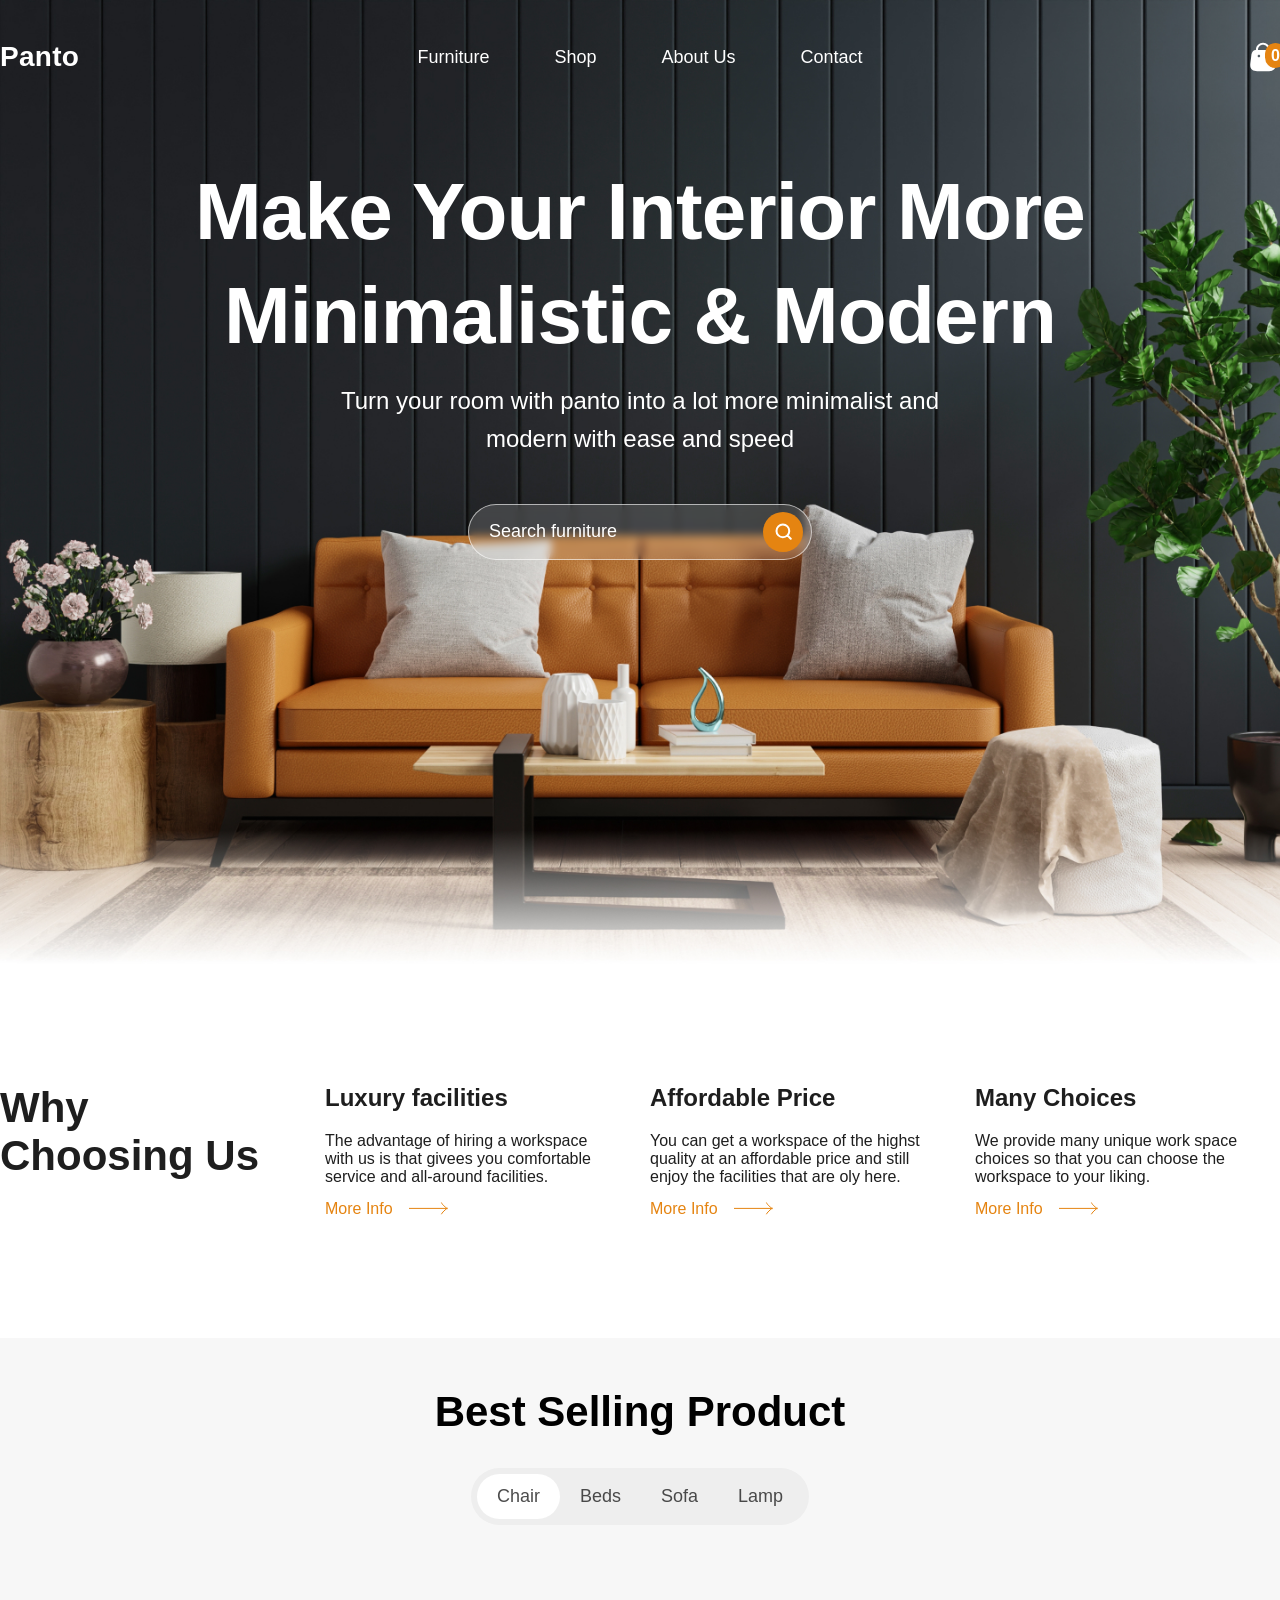
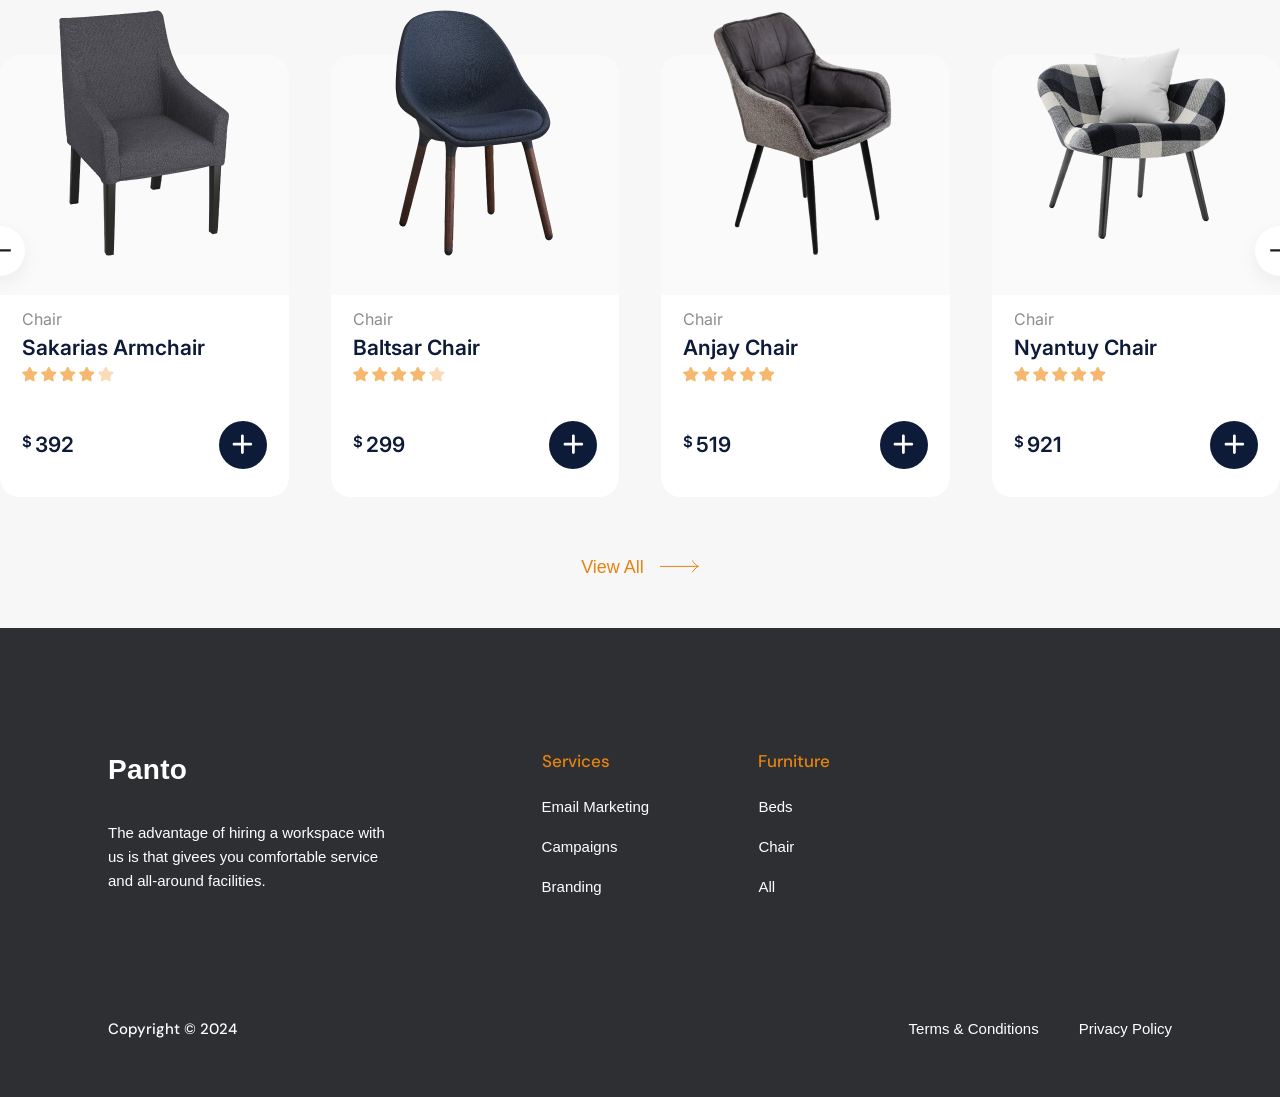
==== Desktop/coding/Furniture-Landing-Page/index.html @ b212a1d2 "5 commit" ====
<!DOCTYPE html>
<html lang="en">
<head>
  <meta charset="UTF-8">
  <meta name="viewport" content="width=device-width, initial-scale=1.0">
  <meta http-equiv="X-UA-Compatible" content="ie=edge">
  <title>Panto - online furniture store</title>
  <link rel="preconnect" href="https://fonts.googleapis.com">
  <link rel="preconnect" href="https://fonts.gstatic.com" crossorigin>
  <link href="https://fonts.googleapis.com/css2?family=DM+Sans:opsz@9..40&family=Inter:wght@400;700&display=swap" rel="stylesheet">
  <link rel="stylesheet" href="css/style.css">
  <link rel="stylesheet" href="https://cdn.jsdelivr.net/npm/swiper@11/swiper-bundle.min.css">
</head>
<body>

  <header class="header">
    <div class="container">
      <div class="header__nav">
        <nav class="nav">
          <div class="nav__logo">
            <a class="logo" href="#">Panto</a>
          </div>
          <ul class="nav__list">
            <li class="header__list-item">
              <a class="header__list-link" href="#">
                Furniture
              </a>
            </li>
            <li class="header__list-item">
              <a class="header__list-link" href="#">
                Shop
              </a>
            </li>
            <li class="header__list-item">
              <a class="header__list-link" href="#">
                About Us
              </a>
            </li>
            <li class="header__list-item">
              <a class="header__list-link" href="#">
                Contact
              </a>
            </li>
          </ul>
          <a class="basket__link" href="#">
            <img class="basket__img" src="images/icons/basket.svg" alt="Basket">
            <div class="basket__count">0</div>
          </a>
        </nav>
      </div>
      <div class="header__content">
        <h1 class="header__title">
          Make your interior more minimalistic &amp;&nbsp;modern
        </h1>
        <p class="header__text">
          Turn your room with panto into a lot more minimalist and modern with ease and speed
        </p>
        <form class="search-form">
          <input class="search-form__input" type="text" placeholder="Search furniture">
          <button class="search-form__btn">
            <img class="search-form__img" src="images/icons/search.svg" alt="Search">
          </button>
        </form>
      </div>
    </div>
  </header>

  <main class="main">

    <section class="benefits">
      <div class="container">
        <div class="benefits__grid">
          <h2 class="benefits__title">Why Choosing Us</h2>
          <div class="benefit">
            <h3 class="benefit__title">Luxury facilities</h3>
            <p class="benefit__text">
              The advantage of hiring a workspace with us is that givees you comfortable service and all-around facilities.
            </p>
            <a class="read-more" href="#">More Info</a>
          </div>
          <div class="benefit">
            <h3 class="benefit__title">Affordable Price</h3>
            <p class="benefit__text">
              You can get a workspace of the highst quality at an affordable price and still enjoy the facilities that are oly here.
            </p>
            <a class="read-more" href="#">More Info</a>
          </div>
          <div class="benefit">
            <h3 class="benefit__title">Many Choices</h3>
            <p class="benefit__text">
              We provide many unique work space choices so that you can choose the workspace to your liking.
            </p>
            <a class="read-more" href="#">More Info</a>
          </div>
        </div>
      </div>
    </section>
  
    <section class="products">
      <div class="container">
        <h2 class="products__title">Best Selling Product</h2>
        <div class="products__tabs">
          <div class="tab-controls">
            <button class="tab-controls__btn tab-controls__btn--active">Chair</button>
            <button class="tab-controls__btn">Beds</button>
            <button class="tab-controls__btn">Sofa</button>
            <button class="tab-controls__btn">Lamp</button>
          </div>
        </div>
        <div class="products__slider">
  
          <div class="slider">
            <div class="swiper">
              <div class="swiper-wrapper">
                <article class="card swiper-slide">
                  <a class="card__link" href="#product-page"></a>
                  <div class="card__photo">
                    <img class="card__img" src="images/chair-01.png" alt="Chair">
                  </div>
                  <div class="card__desc">
                    <a class="card__category" href="#category">Chair</a>
                    <h3 class="card__title">Sakarias Armchair</h3>
                    <div class="card__rating">
                      <img src="images/icons/star.svg" alt="star">
                      <img src="images/icons/star.svg" alt="star">
                      <img src="images/icons/star.svg" alt="star">
                      <img src="images/icons/star.svg" alt="star">
                      <img src="images/icons/star-off.svg" alt="star">
                    </div>
                    <div class="card__footer">
                      <div class="card__price" data-value="$">392</div>
                      <button class="card__btn">
                        <img src="images/icons/plus.svg" alt="Add to cart">
                      </button>
                    </div>
                  </div>
                </article>
      
                <article class="card swiper-slide">
                  <a class="card__link" href="#product-page"></a>
                  <div class="card__photo">
                    <img class="card__img" src="images/chair-02.png" alt="Chair">
                  </div>
                  <div class="card__desc">
                    <a class="card__category" href="#category">Chair</a>
                    <h3 class="card__title">Baltsar Chair</h3>
                    <div class="card__rating">
                      <img src="images/icons/star.svg" alt="star">
                      <img src="images/icons/star.svg" alt="star">
                      <img src="images/icons/star.svg" alt="star">
                      <img src="images/icons/star.svg" alt="star">
                      <img src="images/icons/star-off.svg" alt="star">
                    </div>
                    <div class="card__footer">
                      <div class="card__price" data-value="$">299</div>
                      <button class="card__btn">
                        <img src="images/icons/plus.svg" alt="Add to cart">
                      </button>
                    </div>
                  </div>
                </article>
      
                <article class="card swiper-slide">
                  <a class="card__link" href="#product-page"></a>
                  <div class="card__photo">
                    <img class="card__img" src="images/chair-03.png" alt="Chair">
                  </div>
                  <div class="card__desc">
                    <a class="card__category" href="#category">Chair</a>
                    <h3 class="card__title">Anjay Chair</h3>
                    <div class="card__rating">
                      <img src="images/icons/star.svg" alt="star">
                      <img src="images/icons/star.svg" alt="star">
                      <img src="images/icons/star.svg" alt="star">
                      <img src="images/icons/star.svg" alt="star">
                      <img src="images/icons/star.svg" alt="star">
                    </div>
                    <div class="card__footer">
                      <div class="card__price" data-value="$">519</div>
                      <button class="card__btn">
                        <img src="images/icons/plus.svg" alt="Add to cart">
                      </button>
                    </div>
                  </div>
                </article>
      
                <article class="card swiper-slide">
                  <a class="card__link" href="#product-page"></a>
                  <div class="card__photo">
                    <img class="card__img" src="images/chair-04.png" alt="Chair">
                  </div>
                  <div class="card__desc">
                    <a class="card__category" href="#category">Chair</a>
                    <h3 class="card__title">Nyantuy Chair</h3>
                    <div class="card__rating">
                      <img src="images/icons/star.svg" alt="star">
                      <img src="images/icons/star.svg" alt="star">
                      <img src="images/icons/star.svg" alt="star">
                      <img src="images/icons/star.svg" alt="star">
                      <img src="images/icons/star.svg" alt="star">
                    </div>
                    <div class="card__footer">
                      <div class="card__price" data-value="$">921</div>
                      <button class="card__btn">
                        <img src="images/icons/plus.svg" alt="Add to cart">
                      </button>
                    </div>
                  </div>
                </article>
  
                <article class="card swiper-slide">
                  <a class="card__link" href="#product-page"></a>
                  <div class="card__photo">
                    <img class="card__img" src="images/chair-01.png" alt="Chair">
                  </div>
                  <div class="card__desc">
                    <a class="card__category" href="#category">Chair</a>
                    <h3 class="card__title">Sakarias Armchair</h3>
                    <div class="card__rating">
                      <img src="images/icons/star.svg" alt="star">
                      <img src="images/icons/star.svg" alt="star">
                      <img src="images/icons/star.svg" alt="star">
                      <img src="images/icons/star.svg" alt="star">
                      <img src="images/icons/star-off.svg" alt="star">
                    </div>
                    <div class="card__footer">
                      <div class="card__price" data-value="$">392</div>
                      <button class="card__btn">
                        <img src="images/icons/plus.svg" alt="Add to cart">
                      </button>
                    </div>
                  </div>
                </article>
                <article class="card swiper-slide">
                  <a class="card__link" href="#product-page"></a>
                  <div class="card__photo">
                    <img class="card__img" src="images/chair-02.png" alt="Chair">
                  </div>
                  <div class="card__desc">
                    <a class="card__category" href="#category">Chair</a>
                    <h3 class="card__title">Baltsar Chair</h3>
                    <div class="card__rating">
                      <img src="images/icons/star.svg" alt="star">
                      <img src="images/icons/star.svg" alt="star">
                      <img src="images/icons/star.svg" alt="star">
                      <img src="images/icons/star.svg" alt="star">
                      <img src="images/icons/star-off.svg" alt="star">
                    </div>
                    <div class="card__footer">
                      <div class="card__price" data-value="$">299</div>
                      <button class="card__btn">
                        <img src="images/icons/plus.svg" alt="Add to cart">
                      </button>
                    </div>
                  </div>
                </article>
                <article class="card swiper-slide">
                  <a class="card__link" href="#product-page"></a>
                  <div class="card__photo">
                    <img class="card__img" src="images/chair-03.png" alt="Chair">
                  </div>
                  <div class="card__desc">
                    <a class="card__category" href="#category">Chair</a>
                    <h3 class="card__title">Anjay Chair</h3>
                    <div class="card__rating">
                      <img src="images/icons/star.svg" alt="star">
                      <img src="images/icons/star.svg" alt="star">
                      <img src="images/icons/star.svg" alt="star">
                      <img src="images/icons/star.svg" alt="star">
                      <img src="images/icons/star.svg" alt="star">
                    </div>
                    <div class="card__footer">
                      <div class="card__price" data-value="$">519</div>
                      <button class="card__btn">
                        <img src="images/icons/plus.svg" alt="Add to cart">
                      </button>
                    </div>
                  </div>
                </article>
                <article class="card swiper-slide">
                  <a class="card__link" href="#product-page"></a>
                  <div class="card__photo">
                    <img class="card__img" src="images/chair-04.png" alt="Chair">
                  </div>
                  <div class="card__desc">
                    <a class="card__category" href="#category">Chair</a>
                    <h3 class="card__title">Nyantuy Chair</h3>
                    <div class="card__rating">
                      <img src="images/icons/star.svg" alt="star">
                      <img src="images/icons/star.svg" alt="star">
                      <img src="images/icons/star.svg" alt="star">
                      <img src="images/icons/star.svg" alt="star">
                      <img src="images/icons/star.svg" alt="star">
                    </div>
                    <div class="card__footer">
                      <div class="card__price" data-value="$">921</div>
                      <button class="card__btn">
                        <img src="images/icons/plus.svg" alt="Add to cart">
                      </button>
                    </div>
                  </div>
                </article>
              </div>
            </div>
  
            <button id="sliderPrev" class="slider__btn slider__btn--prev">
              <img src="images/icons/slider-left.svg" alt="Previous">
            </button>
            <button id="sliderNext" class="slider__btn slider__btn--next">
              <img src="images/icons/slider-right.svg" alt="Next">
            </button>
          </div>
  
        </div>
        <div class="products__link">
          <a class="read-more read-more--large" href="#!">View All</a>
        </div>
      </div>
    </section>
  </main>

  <footer class="footer">
    <div class="container container--small">
      <div class="footer__grid">

        <div class="footer__desc">
          <div class="footer__logo">
            <a class="logo" href="#!">Panto</a>
          </div>
          <p>
            The advantage of hiring a workspace with us is that givees you comfortable service and all-around facilities.
          </p>
        </div>

        <nav class="footer__nav footer__nav--services">
          <h4 class="footer__nav__title">Services</h4>
          <ul class="footer__list">
            <li class="footer__list-item">
              <a href="#!">Email Marketing</a>
            </li>
            <li class="footer__list-item">
              <a href="#!">Campaigns</a>
            </li>
            <li class="footer__list-item">
              <a href="#!">Branding</a>
            </li>
          </ul>
        </nav>

        <div class="footer__nav">
          <h4 class="footer__nav__title">Furniture</h4>
          <ul class="footer__list">
            <li class="footer__list-item">
              <a href="#!">Beds</a>
            </li>
            <li class="footer__list-item">
              <a href="#!">Chair</a>
            </li>
            <li class="footer__list-item">
              <a href="#!">All</a>
            </li>
          </ul>
        </div>
      </div>

      <div class="footer__row">
        <div class="footer__copyright">
          <a class="" href="#!">Copyright &copy;&nbsp;2024</a>
        </div>
        <div class="footer__links">
          <a class="" href="#!">Terms &amp;&nbsp;Conditions</a>
          <a class="" href="#!">Privacy Policy</a>
        </div>
      </div>
    </div>
  </footer>

  <script src="https://cdn.jsdelivr.net/npm/swiper@11/swiper-bundle.min.js"></script>
  <script src="js/main.js"></script>
</body>
</html>
---- Desktop/coding/Furniture-Landing-Page/css/style.css ----
@import url("reset.css");

body{
    font-family: 'Gilroy', sans-serif;
}

a{
    color: inherit;
}

.container{
    margin: 0 auto;
    max-width: 1360px;
}

.header{
    background-image: url("../images/header__bg.jpg");
    aspect-ratio: 1440 / 1084;
    background-repeat: no-repeat;
    background-position: top center;
    background-size: cover;
    color: #fff;
}

.header__nav{
    padding: 40px 0 86px;
}

.nav{
    display: grid;
    grid-template-columns: 2fr 8fr 2fr;
    gap: 20px;
}

.logo{
    font-size: 28px;
    font-weight: 700;
    letter-spacing: 0.28px;
    color: #fff !important;
}

.nav__logo{
    align-self: center;
}

.nav__list{
    display: flex;
    justify-content: center;
    align-items: center;
    gap: 65px;
    align-self: center;
    justify-self: center;
    font-size: 18px;
    font-weight: 500;
}

.basket__link{
    align-self: center;
    justify-self: end;
    position: relative;
}

.basket__count{
    display: inline-block;
    position: absolute;
    top: 3px;
    right: -6px;
    padding: 0 6px;
    height: 25px;
    background-color: #E58411;
    border-radius: 40px;
    font-weight: 700;
    line-height: 25px;
}

.header__content {
    text-align: center;
}
.header__title {
    margin: 0 auto;
    max-width: 900px;
    margin-bottom: 14px;
    font-size: 80px;
    line-height: 130%;
    font-weight: 700;
    letter-spacing: -0.8px;
    text-transform: capitalize;
}
.header__text {
    margin: 0 auto;
    max-width: 606px;
    margin-bottom: 45px;
    font-size: 24px;
    line-height: 160%;
}

.search-form{
    margin: 0 auto;
    display: flex;
    gap: 10px;
    max-width: 344px;
    padding: 8px 8px 8px 20px;
    justify-content: space-between;
    align-items: center;
    height: 56px;
    border-radius: 42px;
    border: 0.86px solid rgba(255, 255, 255, 0.6);
    background: rgba(255, 255, 255, 0.15);
    backdrop-filter: blur(4px);
}

.search-form__input {
    flex-grow: 1;
    color: #fff;
    font-size: 18px;
    font-weight: 700;
    line-height: 150%;

    &::placeholder {
        color: #fff;
        font-weight: 400;
    }
}

.search-form__btn {
    flex-shrink: 0;
    width: 40px;
    height: 40px;
    border-radius: 24px;
    background-color: #E58411;
}


/*-----------benefits-----------*/

.benefits {
    padding: 120px 0;
    color: #1E1E1E;
}

.benefits__grid {
    display: grid;
    grid-template-columns: repeat(4, 1fr);
    gap: 20px;
}

.benefits__title {
    max-width: 260px;
    font-size: 42px;
    font-weight: 700;
}

.benefit {
    max-width: 284px;
}

.benefit__title {
    font-size: 24px;
    font-weight: 700;
    margin-bottom: 20px;
}

.benefit__text {
    margin-bottom: 14px;
}

.read-more {
    color: #E58411;
    background-image: url("../images/icons/benefit__arrow.svg");
    background-repeat: no-repeat;
    background-position: right;
    padding-right: 55px;
}


/*-----------products-----------*/
.products {
    padding: 50px 0;
    background-color: #f7f7f7;
}

.products__title {
    margin-bottom: 32px;
    text-align: center;
    font-size: 42px;
    font-weight: 700;
}

.products__tabs {
    margin-bottom: 80px;
    text-align: center;
}

.tab-controls{
    display: inline-flex;
    padding: 6px;
    background-color: #EEEEEE;
    border-radius: 44px;
}

.tab-controls__btn{
    height: 45px;
    padding: 7px 20px;
    color: rgb(31, 31, 31, 0.8);
    border-radius: 32px;
    font-weight: 500;
    font-size: 18px;
    background-color:  all 0.2a ease-in;
}

.tab-controls__btn--active{
    background-color: #fff;
}

.tab-controls__btn:hover{
    background-color: rgb(255, 255, 255, 0.5);
}

.products__slider {
    margin-bottom: 60px;
}

.slider{
    position: relative;
}

.card{
    position: relative;
    width: 268px;
    font-family: 'Inter', sans-serif;
}

.card__link{
    position: absolute;
    top: 0;
    left: 0;
    right: 0;
    bottom: 0;
}

.card__photo{
    margin-top: 50px;
    height: 240px;
    background-color: #fafafa;
    border-radius: 20px 20px 0 0;
    text-align: center;
}

.card__img{
    margin-top: -50px;
}

.card__desc{
    display: flex;
    flex-direction: column;
    gap: 6px;
    height: 202px;
    padding: 14px 22px 28px;
    background-color: #fff;
    border-radius: 0 0 20px 20px;
}

.card__footer{
    margin-top: auto;
    display: flex;
    justify-content: space-between;
    align-items: center;
}

.card__category {
    position: relative;
    z-index: 3;
    color: #8D8D8D;
    font-size: 16px;
}

.card__title {
    color: #0D1B39;
    font-size: 21px;
    font-weight: 600;
}

.card__rating {
    display: flex;
    gap: 3px;
}

.card__price {
    display: flex;
    align-items: flex-start;
    gap: 3px;
    color: #0D1B39;
    font-size: 21px;
    font-weight: 600;

    &::before {
        content: attr(data-value);
        font-size: 15px;
    }
}

.card__btn {
    position: relative;
    z-index: 3;

    width: 48px;
    height: 48px;
    background-color: #0D1B39;
    border-radius: 50%;
    display: flex;
    align-items: center;
    justify-content: center;
    transition: opacity 0.2s ease-in;

    &:hover{
        opacity: 0.8;
    }
}

.slider__btn {
    width: 50px;
    height: 50px;
    border-radius: 50%;
    background-color: #fff;
    box-shadow: 0px 7.03125px 19.53125px 0px rgb(0, 0, 0, 0.06);

    display: flex;
    justify-content: center;
    align-items: center;
}
.slider__btn--prev {
    position: absolute;
    z-index: 1;
    left: 0;
    top: 50%;
    transform: translate(-50%, -50%);
}
.slider__btn--next {
    position: absolute;
    z-index: 1;
    right: 0;
    top: 50%;
    transform: translate(50%, -50%);
}

.products__link {
    text-align: center;
}

.read-more--large{
    font-size: 18px;
}


/*-----------footer-----------*/

.footer{
    padding: 120px 0 56px;
    background-color: #2D2F33;
    color: #fff;
    font-size: 15px;
    font-weight: 500;
    line-height: 1.6;

    a{
        transition: opacity 0.1s ease-in;
        &:hover{
            opacity: 0.6;
        }
    }
}

.container--small{
    max-width: 1064px;
}

.footer__grid{
    margin-bottom: 118px;
    display: grid;
    grid-template-columns: 3fr 1fr 2fr 2fr 2fr;
    gap: 20px;
}

.footer__desc{
    p + p{
        margin-top: 1em;
    }
}

.footer__nav--services{
    grid-column-start: 3;
}

.footer__nav__title {
    margin-bottom: 20px;
    font-family: 'DM Sans', sans-serif;
    font-size: 17px;
    color: #E58411;
}

.footer__list {
    display: grid;
    gap: 16px;
}

.footer__row{
    display: flex;
    justify-content: space-between;
    align-items: center;
}

.footer__copyright{
    font-family: 'DM Sans', sans-serif;
}

.footer__logo{
    margin-bottom: 29px;
}

.footer__links {
    display: flex;
    gap: 40px;
}
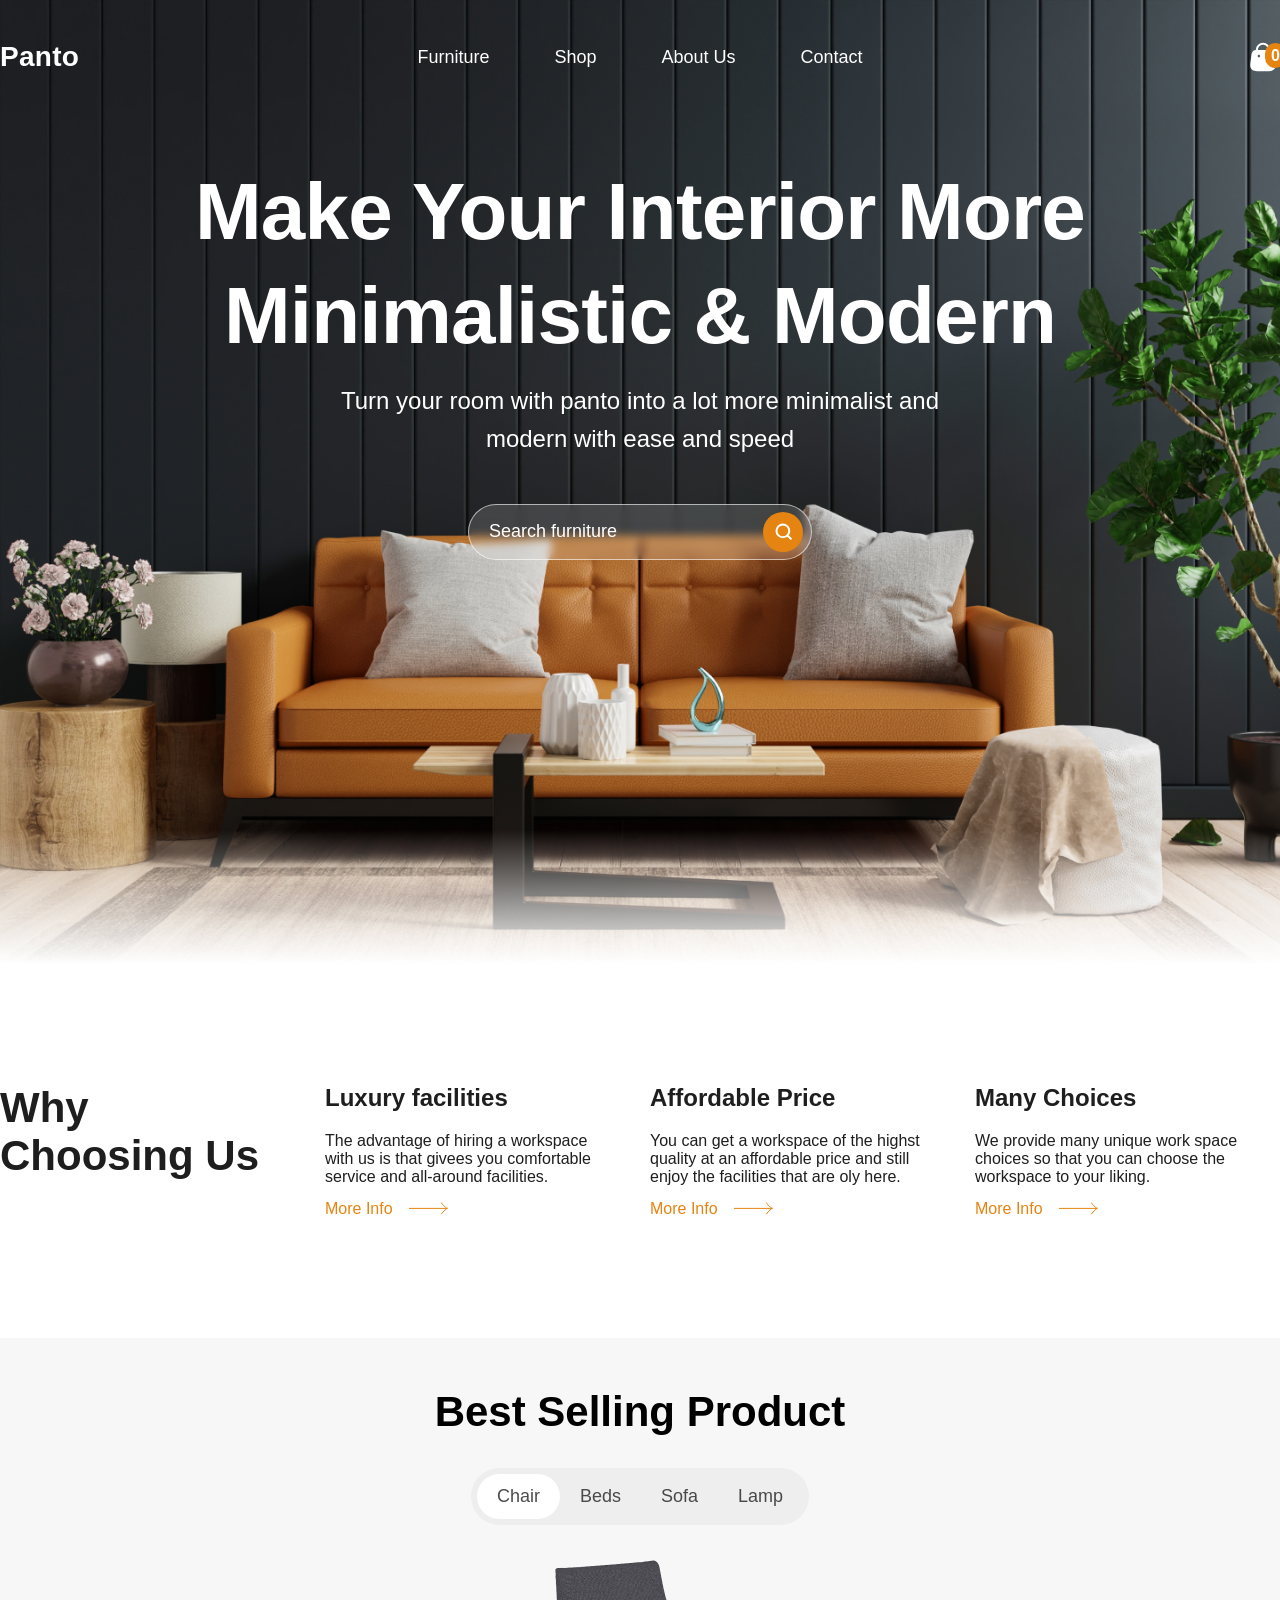
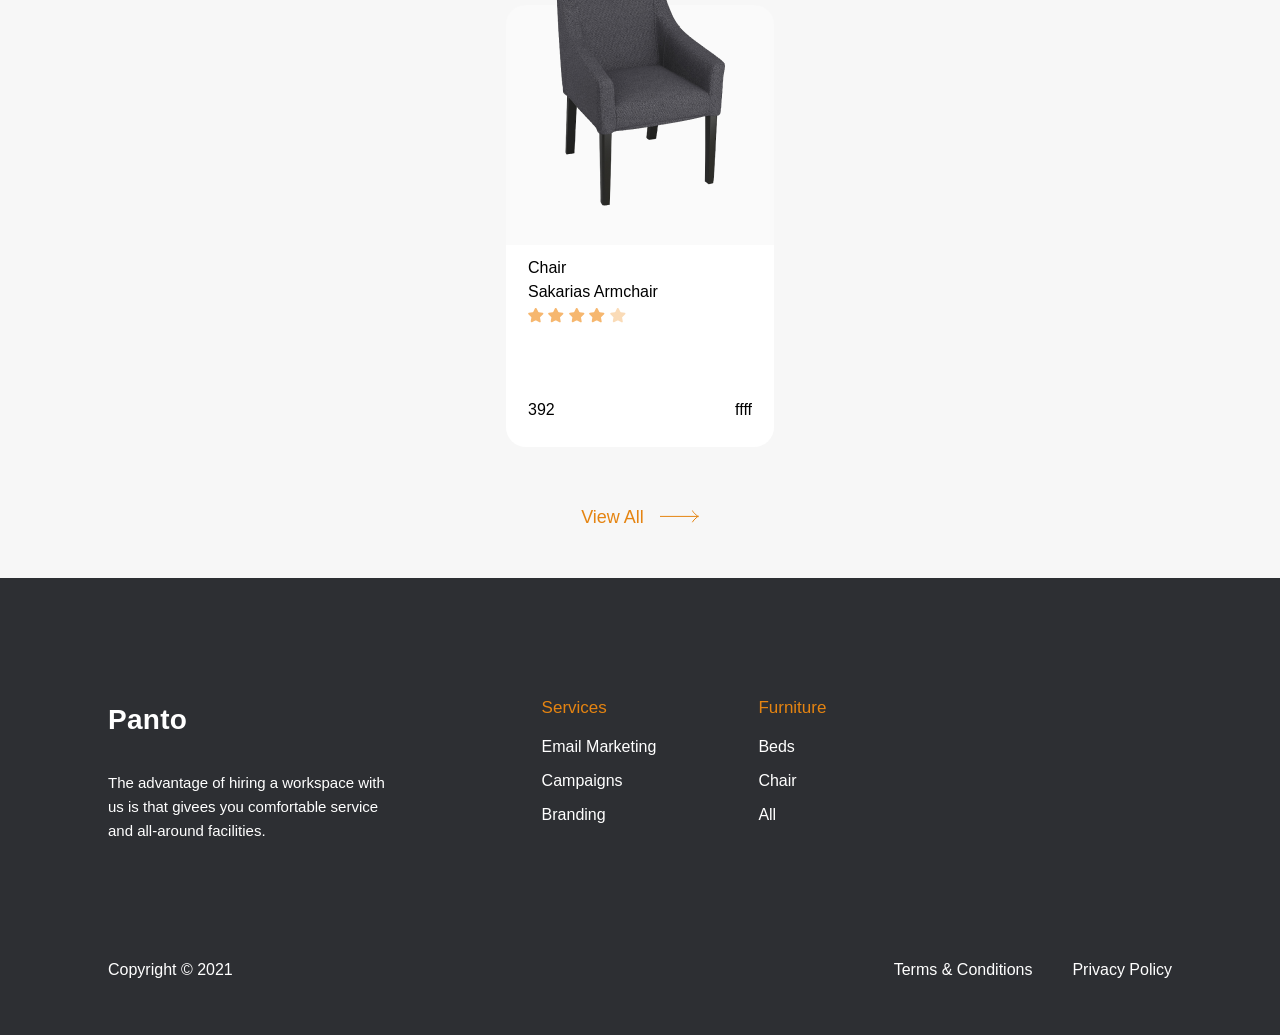
==== commit 604989bb: "5 commit" ====
--- a/Desktop/coding/Furniture-Landing-Page/index.html
+++ b/Desktop/coding/Furniture-Landing-Page/index.html
@@ -4,12 +4,11 @@
   <meta charset="UTF-8">
   <meta name="viewport" content="width=device-width, initial-scale=1.0">
   <meta http-equiv="X-UA-Compatible" content="ie=edge">
-  <title>Panto - online furniture store</title>
+  <title>Furniture</title>
   <link rel="preconnect" href="https://fonts.googleapis.com">
   <link rel="preconnect" href="https://fonts.gstatic.com" crossorigin>
   <link href="https://fonts.googleapis.com/css2?family=DM+Sans:opsz@9..40&family=Inter:wght@400;700&display=swap" rel="stylesheet">
   <link rel="stylesheet" href="css/style.css">
-  <link rel="stylesheet" href="https://cdn.jsdelivr.net/npm/swiper@11/swiper-bundle.min.css">
 </head>
 <body>
 
@@ -18,39 +17,39 @@
       <div class="header__nav">
         <nav class="nav">
           <div class="nav__logo">
-            <a class="logo" href="#">Panto</a>
+            <a class="logo" href="#!">Panto</a>
           </div>
           <ul class="nav__list">
             <li class="header__list-item">
-              <a class="header__list-link" href="#">
+              <a class="header__list-link" href="#!">
                 Furniture
               </a>
             </li>
             <li class="header__list-item">
-              <a class="header__list-link" href="#">
+              <a class="header__list-link" href="#!">
                 Shop
               </a>
             </li>
             <li class="header__list-item">
-              <a class="header__list-link" href="#">
+              <a class="header__list-link" href="#!">
                 About Us
               </a>
             </li>
             <li class="header__list-item">
-              <a class="header__list-link" href="#">
+              <a class="header__list-link" href="#!">
                 Contact
               </a>
             </li>
           </ul>
-          <a class="basket__link" href="#">
-            <img class="basket__img" src="images/icons/basket.svg" alt="Basket">
+          <a class="basket__link" href="#!">
+            <img class="basket__img" src="images/basket.svg" alt="Basket">
             <div class="basket__count">0</div>
           </a>
         </nav>
       </div>
       <div class="header__content">
         <h1 class="header__title">
-          Make your interior more minimalistic &amp;&nbsp;modern
+          Make your interior more minimalistic & modern
         </h1>
         <p class="header__text">
           Turn your room with panto into a lot more minimalist and modern with ease and speed
@@ -58,266 +57,80 @@
         <form class="search-form">
           <input class="search-form__input" type="text" placeholder="Search furniture">
           <button class="search-form__btn">
-            <img class="search-form__img" src="images/icons/search.svg" alt="Search">
+            <img class="search-form__img" src="images/search.svg" alt="Search">
           </button>
         </form>
       </div>
     </div>
   </header>
 
-  <main class="main">
+  <section class="benefits">
+    <div class="container">
+      <div class="benefits__grid">
+        <h2 class="benefits__title">Why Choosing Us</h2>
+        <div class="benefit">
+          <h3 class="benefit__title">Luxury facilities</h3>
+          <p class="benefit__text">
+            The advantage of hiring a workspace with us is that givees you comfortable service and all-around facilities.
+          </p>
+          <a class="read-more" href="#!">More Info</a>
+        </div>
+        <div class="benefit">
+          <h3 class="benefit__title">Affordable Price</h3>
+          <p class="benefit__text">
+            You can get a workspace of the highst quality at an affordable price and still enjoy the facilities that are oly here.
+          </p>
+          <a class="read-more" href="#!">More Info</a>
+        </div>
+        <div class="benefit">
+          <h3 class="benefit__title">Many Choices</h3>
+          <p class="benefit__text">
+            We provide many unique work space choices so that you can choose the workspace to your liking.
+          </p>
+          <a class="read-more" href="#!">More Info</a>
+        </div>
+      </div>
+    </div>
+  </section>
 
-    <section class="benefits">
-      <div class="container">
-        <div class="benefits__grid">
-          <h2 class="benefits__title">Why Choosing Us</h2>
-          <div class="benefit">
-            <h3 class="benefit__title">Luxury facilities</h3>
-            <p class="benefit__text">
-              The advantage of hiring a workspace with us is that givees you comfortable service and all-around facilities.
-            </p>
-            <a class="read-more" href="#">More Info</a>
+  <section class="products">
+    <div class="container">
+      <h2 class="products__title">Best Selling Product</h2>
+      <div class="products__tabs">
+        <div class="tab-controls">
+          <button class="tab-controls__btn tab-controls__btn--active">Chair</button>
+          <button class="tab-controls__btn">Beds</button>
+          <button class="tab-controls__btn">Sofa</button>
+          <button class="tab-controls__btn">Lamp</button>
+        </div>
+      </div>
+      <div class="products__slider">
+        <div class="card">
+          <div class="card__photo">
+            <img class="card__img" src="images/chair-01.png" alt="Chair">
           </div>
-          <div class="benefit">
-            <h3 class="benefit__title">Affordable Price</h3>
-            <p class="benefit__text">
-              You can get a workspace of the highst quality at an affordable price and still enjoy the facilities that are oly here.
-            </p>
-            <a class="read-more" href="#">More Info</a>
-          </div>
-          <div class="benefit">
-            <h3 class="benefit__title">Many Choices</h3>
-            <p class="benefit__text">
-              We provide many unique work space choices so that you can choose the workspace to your liking.
-            </p>
-            <a class="read-more" href="#">More Info</a>
+          <div class="card__desc">
+            <a class="card__category" href="#!">Chair</a>
+            <h3 class="card__title">Sakarias Armchair</h3>
+            <div class="card__rating">
+              <img src="images/star.svg" alt="star">
+              <img src="images/star.svg" alt="star">
+              <img src="images/star.svg" alt="star">
+              <img src="images/star.svg" alt="star">
+              <img src="images/star-off.svg" alt="star">
+            </div>
+            <div class="card__footer">
+              <div class="card__price">392</div>
+              <button class="card__btn">ffff</button>
+            </div>
           </div>
         </div>
       </div>
-    </section>
-  
-    <section class="products">
-      <div class="container">
-        <h2 class="products__title">Best Selling Product</h2>
-        <div class="products__tabs">
-          <div class="tab-controls">
-            <button class="tab-controls__btn tab-controls__btn--active">Chair</button>
-            <button class="tab-controls__btn">Beds</button>
-            <button class="tab-controls__btn">Sofa</button>
-            <button class="tab-controls__btn">Lamp</button>
-          </div>
-        </div>
-        <div class="products__slider">
-  
-          <div class="slider">
-            <div class="swiper">
-              <div class="swiper-wrapper">
-                <article class="card swiper-slide">
-                  <a class="card__link" href="#product-page"></a>
-                  <div class="card__photo">
-                    <img class="card__img" src="images/chair-01.png" alt="Chair">
-                  </div>
-                  <div class="card__desc">
-                    <a class="card__category" href="#category">Chair</a>
-                    <h3 class="card__title">Sakarias Armchair</h3>
-                    <div class="card__rating">
-                      <img src="images/icons/star.svg" alt="star">
-                      <img src="images/icons/star.svg" alt="star">
-                      <img src="images/icons/star.svg" alt="star">
-                      <img src="images/icons/star.svg" alt="star">
-                      <img src="images/icons/star-off.svg" alt="star">
-                    </div>
-                    <div class="card__footer">
-                      <div class="card__price" data-value="$">392</div>
-                      <button class="card__btn">
-                        <img src="images/icons/plus.svg" alt="Add to cart">
-                      </button>
-                    </div>
-                  </div>
-                </article>
-      
-                <article class="card swiper-slide">
-                  <a class="card__link" href="#product-page"></a>
-                  <div class="card__photo">
-                    <img class="card__img" src="images/chair-02.png" alt="Chair">
-                  </div>
-                  <div class="card__desc">
-                    <a class="card__category" href="#category">Chair</a>
-                    <h3 class="card__title">Baltsar Chair</h3>
-                    <div class="card__rating">
-                      <img src="images/icons/star.svg" alt="star">
-                      <img src="images/icons/star.svg" alt="star">
-                      <img src="images/icons/star.svg" alt="star">
-                      <img src="images/icons/star.svg" alt="star">
-                      <img src="images/icons/star-off.svg" alt="star">
-                    </div>
-                    <div class="card__footer">
-                      <div class="card__price" data-value="$">299</div>
-                      <button class="card__btn">
-                        <img src="images/icons/plus.svg" alt="Add to cart">
-                      </button>
-                    </div>
-                  </div>
-                </article>
-      
-                <article class="card swiper-slide">
-                  <a class="card__link" href="#product-page"></a>
-                  <div class="card__photo">
-                    <img class="card__img" src="images/chair-03.png" alt="Chair">
-                  </div>
-                  <div class="card__desc">
-                    <a class="card__category" href="#category">Chair</a>
-                    <h3 class="card__title">Anjay Chair</h3>
-                    <div class="card__rating">
-                      <img src="images/icons/star.svg" alt="star">
-                      <img src="images/icons/star.svg" alt="star">
-                      <img src="images/icons/star.svg" alt="star">
-                      <img src="images/icons/star.svg" alt="star">
-                      <img src="images/icons/star.svg" alt="star">
-                    </div>
-                    <div class="card__footer">
-                      <div class="card__price" data-value="$">519</div>
-                      <button class="card__btn">
-                        <img src="images/icons/plus.svg" alt="Add to cart">
-                      </button>
-                    </div>
-                  </div>
-                </article>
-      
-                <article class="card swiper-slide">
-                  <a class="card__link" href="#product-page"></a>
-                  <div class="card__photo">
-                    <img class="card__img" src="images/chair-04.png" alt="Chair">
-                  </div>
-                  <div class="card__desc">
-                    <a class="card__category" href="#category">Chair</a>
-                    <h3 class="card__title">Nyantuy Chair</h3>
-                    <div class="card__rating">
-                      <img src="images/icons/star.svg" alt="star">
-                      <img src="images/icons/star.svg" alt="star">
-                      <img src="images/icons/star.svg" alt="star">
-                      <img src="images/icons/star.svg" alt="star">
-                      <img src="images/icons/star.svg" alt="star">
-                    </div>
-                    <div class="card__footer">
-                      <div class="card__price" data-value="$">921</div>
-                      <button class="card__btn">
-                        <img src="images/icons/plus.svg" alt="Add to cart">
-                      </button>
-                    </div>
-                  </div>
-                </article>
-  
-                <article class="card swiper-slide">
-                  <a class="card__link" href="#product-page"></a>
-                  <div class="card__photo">
-                    <img class="card__img" src="images/chair-01.png" alt="Chair">
-                  </div>
-                  <div class="card__desc">
-                    <a class="card__category" href="#category">Chair</a>
-                    <h3 class="card__title">Sakarias Armchair</h3>
-                    <div class="card__rating">
-                      <img src="images/icons/star.svg" alt="star">
-                      <img src="images/icons/star.svg" alt="star">
-                      <img src="images/icons/star.svg" alt="star">
-                      <img src="images/icons/star.svg" alt="star">
-                      <img src="images/icons/star-off.svg" alt="star">
-                    </div>
-                    <div class="card__footer">
-                      <div class="card__price" data-value="$">392</div>
-                      <button class="card__btn">
-                        <img src="images/icons/plus.svg" alt="Add to cart">
-                      </button>
-                    </div>
-                  </div>
-                </article>
-                <article class="card swiper-slide">
-                  <a class="card__link" href="#product-page"></a>
-                  <div class="card__photo">
-                    <img class="card__img" src="images/chair-02.png" alt="Chair">
-                  </div>
-                  <div class="card__desc">
-                    <a class="card__category" href="#category">Chair</a>
-                    <h3 class="card__title">Baltsar Chair</h3>
-                    <div class="card__rating">
-                      <img src="images/icons/star.svg" alt="star">
-                      <img src="images/icons/star.svg" alt="star">
-                      <img src="images/icons/star.svg" alt="star">
-                      <img src="images/icons/star.svg" alt="star">
-                      <img src="images/icons/star-off.svg" alt="star">
-                    </div>
-                    <div class="card__footer">
-                      <div class="card__price" data-value="$">299</div>
-                      <button class="card__btn">
-                        <img src="images/icons/plus.svg" alt="Add to cart">
-                      </button>
-                    </div>
-                  </div>
-                </article>
-                <article class="card swiper-slide">
-                  <a class="card__link" href="#product-page"></a>
-                  <div class="card__photo">
-                    <img class="card__img" src="images/chair-03.png" alt="Chair">
-                  </div>
-                  <div class="card__desc">
-                    <a class="card__category" href="#category">Chair</a>
-                    <h3 class="card__title">Anjay Chair</h3>
-                    <div class="card__rating">
-                      <img src="images/icons/star.svg" alt="star">
-                      <img src="images/icons/star.svg" alt="star">
-                      <img src="images/icons/star.svg" alt="star">
-                      <img src="images/icons/star.svg" alt="star">
-                      <img src="images/icons/star.svg" alt="star">
-                    </div>
-                    <div class="card__footer">
-                      <div class="card__price" data-value="$">519</div>
-                      <button class="card__btn">
-                        <img src="images/icons/plus.svg" alt="Add to cart">
-                      </button>
-                    </div>
-                  </div>
-                </article>
-                <article class="card swiper-slide">
-                  <a class="card__link" href="#product-page"></a>
-                  <div class="card__photo">
-                    <img class="card__img" src="images/chair-04.png" alt="Chair">
-                  </div>
-                  <div class="card__desc">
-                    <a class="card__category" href="#category">Chair</a>
-                    <h3 class="card__title">Nyantuy Chair</h3>
-                    <div class="card__rating">
-                      <img src="images/icons/star.svg" alt="star">
-                      <img src="images/icons/star.svg" alt="star">
-                      <img src="images/icons/star.svg" alt="star">
-                      <img src="images/icons/star.svg" alt="star">
-                      <img src="images/icons/star.svg" alt="star">
-                    </div>
-                    <div class="card__footer">
-                      <div class="card__price" data-value="$">921</div>
-                      <button class="card__btn">
-                        <img src="images/icons/plus.svg" alt="Add to cart">
-                      </button>
-                    </div>
-                  </div>
-                </article>
-              </div>
-            </div>
-  
-            <button id="sliderPrev" class="slider__btn slider__btn--prev">
-              <img src="images/icons/slider-left.svg" alt="Previous">
-            </button>
-            <button id="sliderNext" class="slider__btn slider__btn--next">
-              <img src="images/icons/slider-right.svg" alt="Next">
-            </button>
-          </div>
-  
-        </div>
-        <div class="products__link">
-          <a class="read-more read-more--large" href="#!">View All</a>
-        </div>
+      <div class="products__link">
+        <a class="read-more read-more--large" href="#!">View All</a>
       </div>
-    </section>
-  </main>
+    </div>
+  </section>
 
   <footer class="footer">
     <div class="container container--small">
@@ -365,17 +178,16 @@
 
       <div class="footer__row">
         <div class="footer__copyright">
-          <a class="" href="#!">Copyright &copy;&nbsp;2024</a>
+          <a class="" href="#!">Copyright © 2021</a>
         </div>
         <div class="footer__links">
-          <a class="" href="#!">Terms &amp;&nbsp;Conditions</a>
+          <a class="" href="#!">Terms & Conditions</a>
           <a class="" href="#!">Privacy Policy</a>
         </div>
       </div>
     </div>
   </footer>
 
-  <script src="https://cdn.jsdelivr.net/npm/swiper@11/swiper-bundle.min.js"></script>
   <script src="js/main.js"></script>
 </body>
 </html>
--- a/Desktop/coding/Furniture-Landing-Page/css/style.css
+++ b/Desktop/coding/Furniture-Landing-Page/css/style.css
@@ -36,7 +36,7 @@
     font-size: 28px;
     font-weight: 700;
     letter-spacing: 0.28px;
-    color: #fff !important;
+    color: #fff;
 }
 
 .nav__logo{
@@ -97,7 +97,6 @@
 .search-form{
     margin: 0 auto;
     display: flex;
-    gap: 10px;
     max-width: 344px;
     padding: 8px 8px 8px 20px;
     justify-content: space-between;
@@ -110,7 +109,6 @@
 }
 
 .search-form__input {
-    flex-grow: 1;
     color: #fff;
     font-size: 18px;
     font-weight: 700;
@@ -123,14 +121,12 @@
 }
 
 .search-form__btn {
-    flex-shrink: 0;
     width: 40px;
     height: 40px;
     border-radius: 24px;
     background-color: #E58411;
 }
 
-
 /*-----------benefits-----------*/
 
 .benefits {
@@ -166,12 +162,11 @@
 
 .read-more {
     color: #E58411;
-    background-image: url("../images/icons/benefit__arrow.svg");
+    background-image: url("../images/benefit__arrow.svg");
     background-repeat: no-repeat;
     background-position: right;
     padding-right: 55px;
 }
-
 
 /*-----------products-----------*/
 .products {
@@ -218,28 +213,15 @@
 
 .products__slider {
     margin-bottom: 60px;
-}
-
-.slider{
-    position: relative;
+    display: flex;
+    justify-content: center;
 }
 
 .card{
-    position: relative;
     width: 268px;
-    font-family: 'Inter', sans-serif;
-}
-
-.card__link{
-    position: absolute;
-    top: 0;
-    left: 0;
-    right: 0;
-    bottom: 0;
 }
 
 .card__photo{
-    margin-top: 50px;
     height: 240px;
     background-color: #fafafa;
     border-radius: 20px 20px 0 0;
@@ -250,7 +232,7 @@
     margin-top: -50px;
 }
 
-.card__desc{
+.card__desc{                                 /*-----------for last project-----------*/
     display: flex;
     flex-direction: column;
     gap: 6px;
@@ -260,7 +242,7 @@
     border-radius: 0 0 20px 20px;
 }
 
-.card__footer{
+.card__footer{                              /*-----------same-----------*/
     margin-top: auto;
     display: flex;
     justify-content: space-between;
@@ -268,79 +250,18 @@
 }
 
 .card__category {
-    position: relative;
-    z-index: 3;
-    color: #8D8D8D;
-    font-size: 16px;
 }
 
 .card__title {
-    color: #0D1B39;
-    font-size: 21px;
-    font-weight: 600;
 }
 
 .card__rating {
-    display: flex;
-    gap: 3px;
 }
 
 .card__price {
-    display: flex;
-    align-items: flex-start;
-    gap: 3px;
-    color: #0D1B39;
-    font-size: 21px;
-    font-weight: 600;
-
-    &::before {
-        content: attr(data-value);
-        font-size: 15px;
-    }
 }
 
 .card__btn {
-    position: relative;
-    z-index: 3;
-
-    width: 48px;
-    height: 48px;
-    background-color: #0D1B39;
-    border-radius: 50%;
-    display: flex;
-    align-items: center;
-    justify-content: center;
-    transition: opacity 0.2s ease-in;
-
-    &:hover{
-        opacity: 0.8;
-    }
-}
-
-.slider__btn {
-    width: 50px;
-    height: 50px;
-    border-radius: 50%;
-    background-color: #fff;
-    box-shadow: 0px 7.03125px 19.53125px 0px rgb(0, 0, 0, 0.06);
-
-    display: flex;
-    justify-content: center;
-    align-items: center;
-}
-.slider__btn--prev {
-    position: absolute;
-    z-index: 1;
-    left: 0;
-    top: 50%;
-    transform: translate(-50%, -50%);
-}
-.slider__btn--next {
-    position: absolute;
-    z-index: 1;
-    right: 0;
-    top: 50%;
-    transform: translate(50%, -50%);
 }
 
 .products__link {
@@ -350,7 +271,6 @@
 .read-more--large{
     font-size: 18px;
 }
-
 
 /*-----------footer-----------*/
 
@@ -358,16 +278,6 @@
     padding: 120px 0 56px;
     background-color: #2D2F33;
     color: #fff;
-    font-size: 15px;
-    font-weight: 500;
-    line-height: 1.6;
-
-    a{
-        transition: opacity 0.1s ease-in;
-        &:hover{
-            opacity: 0.6;
-        }
-    }
 }
 
 .container--small{
@@ -382,25 +292,36 @@
 }
 
 .footer__desc{
-    p + p{
-        margin-top: 1em;
-    }
+    font-weight: 500;
+    font-size: 15px;
+    line-height: 1.6;
 }
 
 .footer__nav--services{
     grid-column-start: 3;
 }
 
+.footer__nav {
+}
+.footer__nav--services {
+}
 .footer__nav__title {
     margin-bottom: 20px;
-    font-family: 'DM Sans', sans-serif;
     font-size: 17px;
+    font-weight: 400;
     color: #E58411;
 }
-
 .footer__list {
-    display: grid;
-    gap: 16px;
+}
+
+.footer__list-item {
+    margin-bottom: 16px;
+    font-size: 15;
+    font-weight: 500;
+}
+
+.footer__list-item:last-child{
+    margin-bottom: 0;
 }
 
 .footer__row{
@@ -409,10 +330,6 @@
     align-items: center;
 }
 
-.footer__copyright{
-    font-family: 'DM Sans', sans-serif;
-}
-
 .footer__logo{
     margin-bottom: 29px;
 }
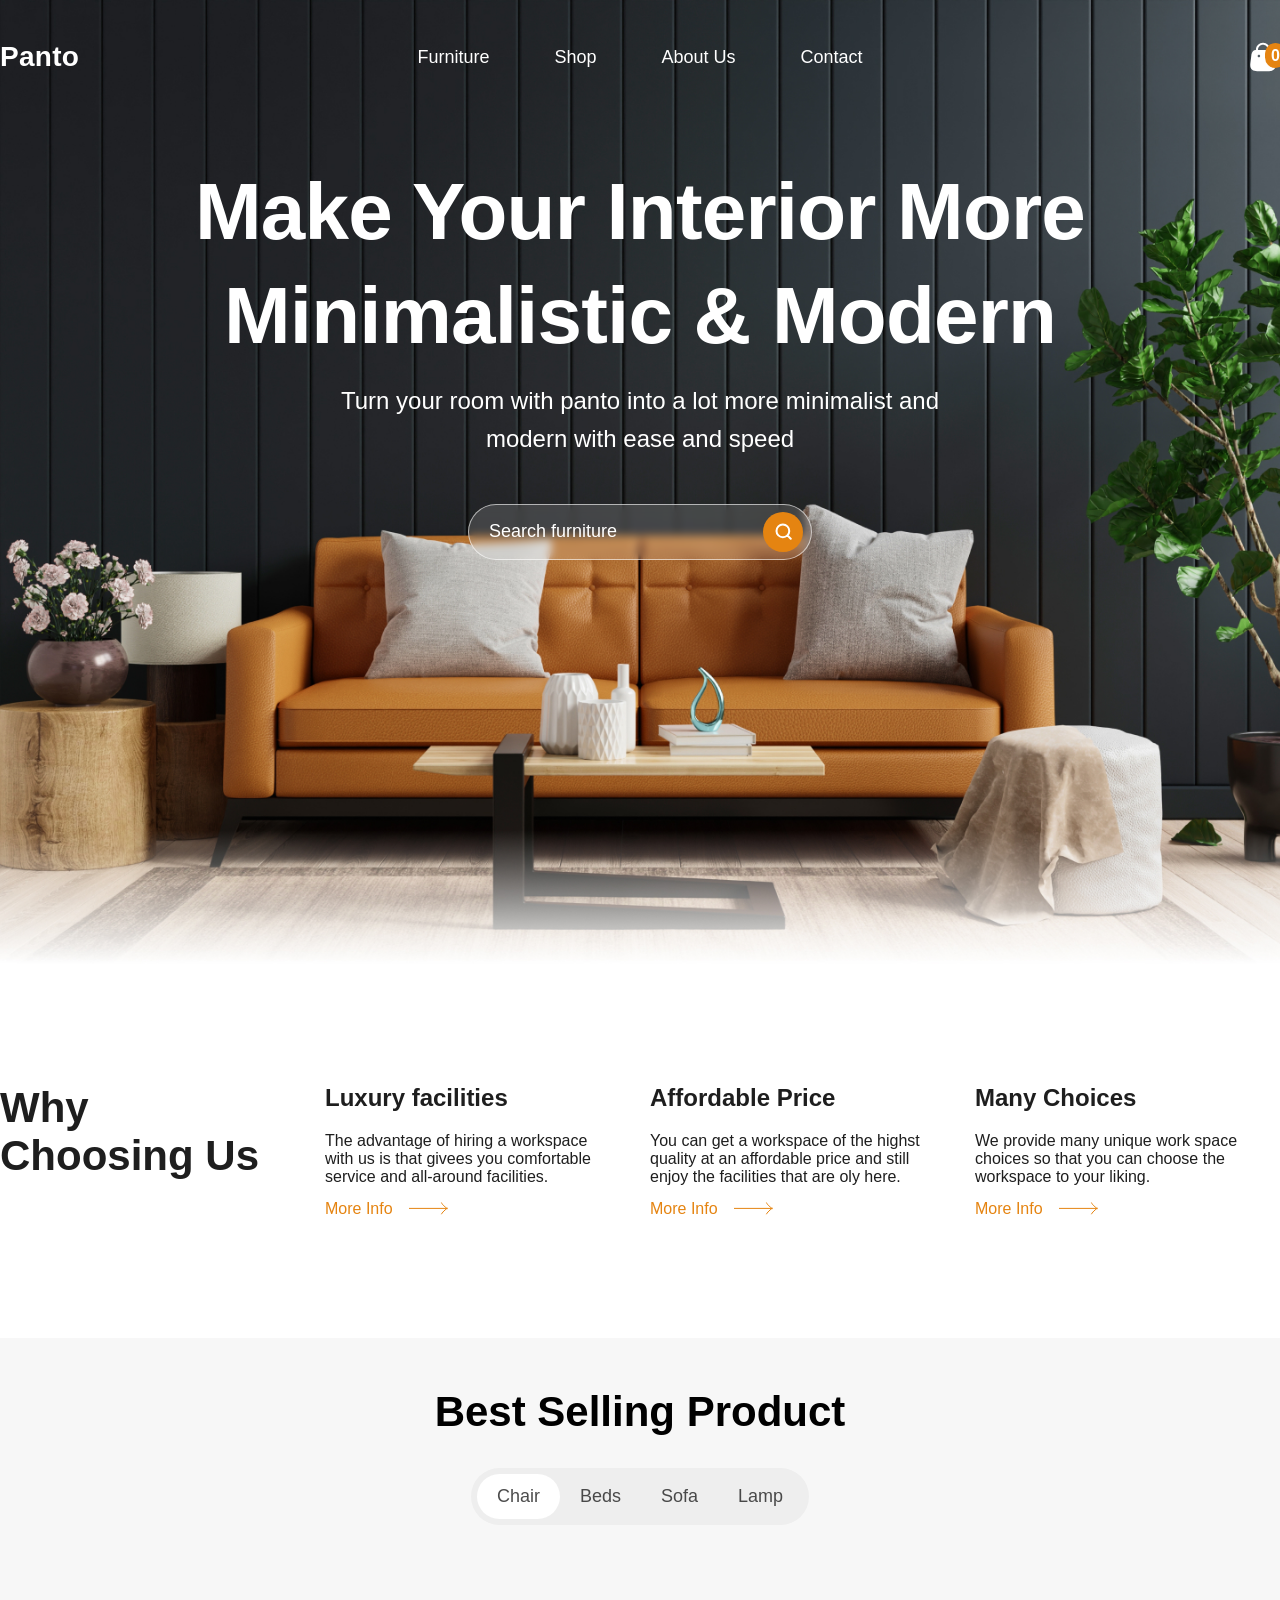
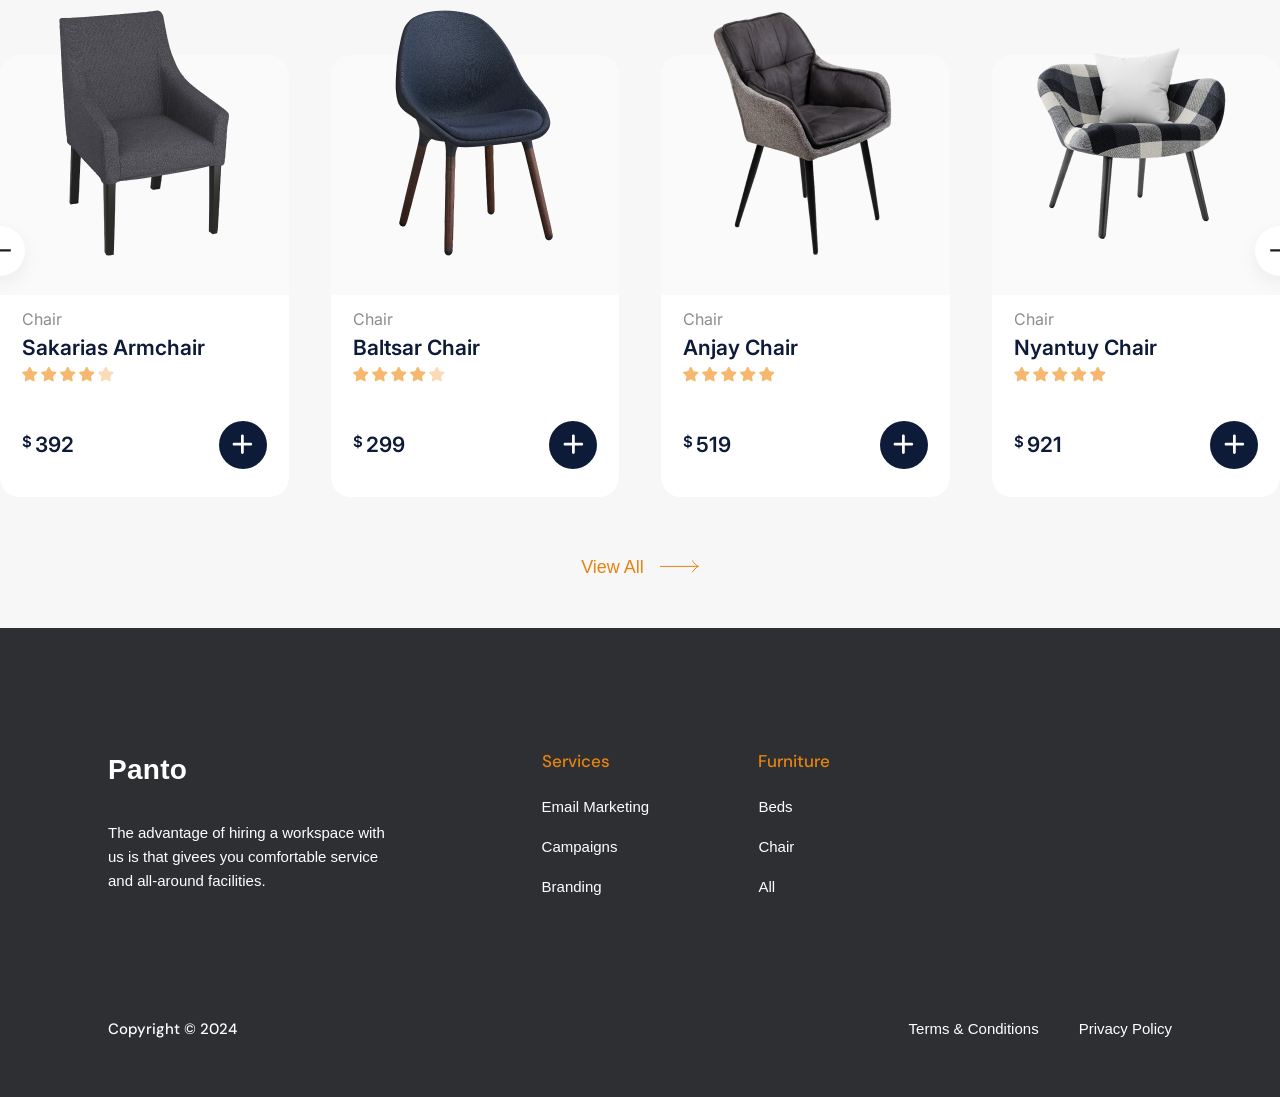
==== commit 6f536c49: "6 commit" ====
--- a/Desktop/coding/Furniture-Landing-Page/index.html
+++ b/Desktop/coding/Furniture-Landing-Page/index.html
@@ -4,11 +4,12 @@
   <meta charset="UTF-8">
   <meta name="viewport" content="width=device-width, initial-scale=1.0">
   <meta http-equiv="X-UA-Compatible" content="ie=edge">
-  <title>Furniture</title>
+  <title>Panto - online furniture store</title>
   <link rel="preconnect" href="https://fonts.googleapis.com">
   <link rel="preconnect" href="https://fonts.gstatic.com" crossorigin>
   <link href="https://fonts.googleapis.com/css2?family=DM+Sans:opsz@9..40&family=Inter:wght@400;700&display=swap" rel="stylesheet">
   <link rel="stylesheet" href="css/style.css">
+  <link rel="stylesheet" href="https://cdn.jsdelivr.net/npm/swiper@11/swiper-bundle.min.css">
 </head>
 <body>
 
@@ -17,39 +18,39 @@
       <div class="header__nav">
         <nav class="nav">
           <div class="nav__logo">
-            <a class="logo" href="#!">Panto</a>
+            <a class="logo" href="#">Panto</a>
           </div>
           <ul class="nav__list">
             <li class="header__list-item">
-              <a class="header__list-link" href="#!">
+              <a class="header__list-link" href="#">
                 Furniture
               </a>
             </li>
             <li class="header__list-item">
-              <a class="header__list-link" href="#!">
+              <a class="header__list-link" href="#">
                 Shop
               </a>
             </li>
             <li class="header__list-item">
-              <a class="header__list-link" href="#!">
+              <a class="header__list-link" href="#">
                 About Us
               </a>
             </li>
             <li class="header__list-item">
-              <a class="header__list-link" href="#!">
+              <a class="header__list-link" href="#">
                 Contact
               </a>
             </li>
           </ul>
-          <a class="basket__link" href="#!">
-            <img class="basket__img" src="images/basket.svg" alt="Basket">
+          <a class="basket__link" href="#">
+            <img class="basket__img" src="images/icons/basket.svg" alt="Basket">
             <div class="basket__count">0</div>
           </a>
         </nav>
       </div>
       <div class="header__content">
         <h1 class="header__title">
-          Make your interior more minimalistic & modern
+          Make your interior more minimalistic &amp;&nbsp;modern
         </h1>
         <p class="header__text">
           Turn your room with panto into a lot more minimalist and modern with ease and speed
@@ -57,80 +58,266 @@
         <form class="search-form">
           <input class="search-form__input" type="text" placeholder="Search furniture">
           <button class="search-form__btn">
-            <img class="search-form__img" src="images/search.svg" alt="Search">
+            <img class="search-form__img" src="images/icons/search.svg" alt="Search">
           </button>
         </form>
       </div>
     </div>
   </header>
 
-  <section class="benefits">
-    <div class="container">
-      <div class="benefits__grid">
-        <h2 class="benefits__title">Why Choosing Us</h2>
-        <div class="benefit">
-          <h3 class="benefit__title">Luxury facilities</h3>
-          <p class="benefit__text">
-            The advantage of hiring a workspace with us is that givees you comfortable service and all-around facilities.
-          </p>
-          <a class="read-more" href="#!">More Info</a>
-        </div>
-        <div class="benefit">
-          <h3 class="benefit__title">Affordable Price</h3>
-          <p class="benefit__text">
-            You can get a workspace of the highst quality at an affordable price and still enjoy the facilities that are oly here.
-          </p>
-          <a class="read-more" href="#!">More Info</a>
-        </div>
-        <div class="benefit">
-          <h3 class="benefit__title">Many Choices</h3>
-          <p class="benefit__text">
-            We provide many unique work space choices so that you can choose the workspace to your liking.
-          </p>
-          <a class="read-more" href="#!">More Info</a>
-        </div>
-      </div>
-    </div>
-  </section>
-
-  <section class="products">
-    <div class="container">
-      <h2 class="products__title">Best Selling Product</h2>
-      <div class="products__tabs">
-        <div class="tab-controls">
-          <button class="tab-controls__btn tab-controls__btn--active">Chair</button>
-          <button class="tab-controls__btn">Beds</button>
-          <button class="tab-controls__btn">Sofa</button>
-          <button class="tab-controls__btn">Lamp</button>
-        </div>
-      </div>
-      <div class="products__slider">
-        <div class="card">
-          <div class="card__photo">
-            <img class="card__img" src="images/chair-01.png" alt="Chair">
-          </div>
-          <div class="card__desc">
-            <a class="card__category" href="#!">Chair</a>
-            <h3 class="card__title">Sakarias Armchair</h3>
-            <div class="card__rating">
-              <img src="images/star.svg" alt="star">
-              <img src="images/star.svg" alt="star">
-              <img src="images/star.svg" alt="star">
-              <img src="images/star.svg" alt="star">
-              <img src="images/star-off.svg" alt="star">
+  <main class="main">
+
+    <section class="benefits">
+      <div class="container">
+        <div class="benefits__grid">
+          <h2 class="benefits__title">Why Choosing Us</h2>
+          <div class="benefit">
+            <h3 class="benefit__title">Luxury facilities</h3>
+            <p class="benefit__text">
+              The advantage of hiring a workspace with us is that givees you comfortable service and all-around facilities.
+            </p>
+            <a class="read-more" href="#">More Info</a>
+          </div>
+          <div class="benefit">
+            <h3 class="benefit__title">Affordable Price</h3>
+            <p class="benefit__text">
+              You can get a workspace of the highst quality at an affordable price and still enjoy the facilities that are oly here.
+            </p>
+            <a class="read-more" href="#">More Info</a>
+          </div>
+          <div class="benefit">
+            <h3 class="benefit__title">Many Choices</h3>
+            <p class="benefit__text">
+              We provide many unique work space choices so that you can choose the workspace to your liking.
+            </p>
+            <a class="read-more" href="#">More Info</a>
+          </div>
+        </div>
+      </div>
+    </section>
+  
+    <section class="products">
+      <div class="container">
+        <h2 class="products__title">Best Selling Product</h2>
+        <div class="products__tabs">
+          <div class="tab-controls">
+            <button class="tab-controls__btn tab-controls__btn--active">Chair</button>
+            <button class="tab-controls__btn">Beds</button>
+            <button class="tab-controls__btn">Sofa</button>
+            <button class="tab-controls__btn">Lamp</button>
+          </div>
+        </div>
+        <div class="products__slider">
+  
+          <div class="slider">
+            <div class="swiper">
+              <div class="swiper-wrapper">
+                <article class="card swiper-slide">
+                  <a class="card__link" href="#product-page"></a>
+                  <div class="card__photo">
+                    <img class="card__img" src="images/chair-01.png" alt="Chair">
+                  </div>
+                  <div class="card__desc">
+                    <a class="card__category" href="#category">Chair</a>
+                    <h3 class="card__title">Sakarias Armchair</h3>
+                    <div class="card__rating">
+                      <img src="images/icons/star.svg" alt="star">
+                      <img src="images/icons/star.svg" alt="star">
+                      <img src="images/icons/star.svg" alt="star">
+                      <img src="images/icons/star.svg" alt="star">
+                      <img src="images/icons/star-off.svg" alt="star">
+                    </div>
+                    <div class="card__footer">
+                      <div class="card__price" data-value="$">392</div>
+                      <button class="card__btn">
+                        <img src="images/icons/plus.svg" alt="Add to cart">
+                      </button>
+                    </div>
+                  </div>
+                </article>
+      
+                <article class="card swiper-slide">
+                  <a class="card__link" href="#product-page"></a>
+                  <div class="card__photo">
+                    <img class="card__img" src="images/chair-02.png" alt="Chair">
+                  </div>
+                  <div class="card__desc">
+                    <a class="card__category" href="#category">Chair</a>
+                    <h3 class="card__title">Baltsar Chair</h3>
+                    <div class="card__rating">
+                      <img src="images/icons/star.svg" alt="star">
+                      <img src="images/icons/star.svg" alt="star">
+                      <img src="images/icons/star.svg" alt="star">
+                      <img src="images/icons/star.svg" alt="star">
+                      <img src="images/icons/star-off.svg" alt="star">
+                    </div>
+                    <div class="card__footer">
+                      <div class="card__price" data-value="$">299</div>
+                      <button class="card__btn">
+                        <img src="images/icons/plus.svg" alt="Add to cart">
+                      </button>
+                    </div>
+                  </div>
+                </article>
+      
+                <article class="card swiper-slide">
+                  <a class="card__link" href="#product-page"></a>
+                  <div class="card__photo">
+                    <img class="card__img" src="images/chair-03.png" alt="Chair">
+                  </div>
+                  <div class="card__desc">
+                    <a class="card__category" href="#category">Chair</a>
+                    <h3 class="card__title">Anjay Chair</h3>
+                    <div class="card__rating">
+                      <img src="images/icons/star.svg" alt="star">
+                      <img src="images/icons/star.svg" alt="star">
+                      <img src="images/icons/star.svg" alt="star">
+                      <img src="images/icons/star.svg" alt="star">
+                      <img src="images/icons/star.svg" alt="star">
+                    </div>
+                    <div class="card__footer">
+                      <div class="card__price" data-value="$">519</div>
+                      <button class="card__btn">
+                        <img src="images/icons/plus.svg" alt="Add to cart">
+                      </button>
+                    </div>
+                  </div>
+                </article>
+      
+                <article class="card swiper-slide">
+                  <a class="card__link" href="#product-page"></a>
+                  <div class="card__photo">
+                    <img class="card__img" src="images/chair-04.png" alt="Chair">
+                  </div>
+                  <div class="card__desc">
+                    <a class="card__category" href="#category">Chair</a>
+                    <h3 class="card__title">Nyantuy Chair</h3>
+                    <div class="card__rating">
+                      <img src="images/icons/star.svg" alt="star">
+                      <img src="images/icons/star.svg" alt="star">
+                      <img src="images/icons/star.svg" alt="star">
+                      <img src="images/icons/star.svg" alt="star">
+                      <img src="images/icons/star.svg" alt="star">
+                    </div>
+                    <div class="card__footer">
+                      <div class="card__price" data-value="$">921</div>
+                      <button class="card__btn">
+                        <img src="images/icons/plus.svg" alt="Add to cart">
+                      </button>
+                    </div>
+                  </div>
+                </article>
+  
+                <article class="card swiper-slide">
+                  <a class="card__link" href="#product-page"></a>
+                  <div class="card__photo">
+                    <img class="card__img" src="images/chair-01.png" alt="Chair">
+                  </div>
+                  <div class="card__desc">
+                    <a class="card__category" href="#category">Chair</a>
+                    <h3 class="card__title">Sakarias Armchair</h3>
+                    <div class="card__rating">
+                      <img src="images/icons/star.svg" alt="star">
+                      <img src="images/icons/star.svg" alt="star">
+                      <img src="images/icons/star.svg" alt="star">
+                      <img src="images/icons/star.svg" alt="star">
+                      <img src="images/icons/star-off.svg" alt="star">
+                    </div>
+                    <div class="card__footer">
+                      <div class="card__price" data-value="$">392</div>
+                      <button class="card__btn">
+                        <img src="images/icons/plus.svg" alt="Add to cart">
+                      </button>
+                    </div>
+                  </div>
+                </article>
+                <article class="card swiper-slide">
+                  <a class="card__link" href="#product-page"></a>
+                  <div class="card__photo">
+                    <img class="card__img" src="images/chair-02.png" alt="Chair">
+                  </div>
+                  <div class="card__desc">
+                    <a class="card__category" href="#category">Chair</a>
+                    <h3 class="card__title">Baltsar Chair</h3>
+                    <div class="card__rating">
+                      <img src="images/icons/star.svg" alt="star">
+                      <img src="images/icons/star.svg" alt="star">
+                      <img src="images/icons/star.svg" alt="star">
+                      <img src="images/icons/star.svg" alt="star">
+                      <img src="images/icons/star-off.svg" alt="star">
+                    </div>
+                    <div class="card__footer">
+                      <div class="card__price" data-value="$">299</div>
+                      <button class="card__btn">
+                        <img src="images/icons/plus.svg" alt="Add to cart">
+                      </button>
+                    </div>
+                  </div>
+                </article>
+                <article class="card swiper-slide">
+                  <a class="card__link" href="#product-page"></a>
+                  <div class="card__photo">
+                    <img class="card__img" src="images/chair-03.png" alt="Chair">
+                  </div>
+                  <div class="card__desc">
+                    <a class="card__category" href="#category">Chair</a>
+                    <h3 class="card__title">Anjay Chair</h3>
+                    <div class="card__rating">
+                      <img src="images/icons/star.svg" alt="star">
+                      <img src="images/icons/star.svg" alt="star">
+                      <img src="images/icons/star.svg" alt="star">
+                      <img src="images/icons/star.svg" alt="star">
+                      <img src="images/icons/star.svg" alt="star">
+                    </div>
+                    <div class="card__footer">
+                      <div class="card__price" data-value="$">519</div>
+                      <button class="card__btn">
+                        <img src="images/icons/plus.svg" alt="Add to cart">
+                      </button>
+                    </div>
+                  </div>
+                </article>
+                <article class="card swiper-slide">
+                  <a class="card__link" href="#product-page"></a>
+                  <div class="card__photo">
+                    <img class="card__img" src="images/chair-04.png" alt="Chair">
+                  </div>
+                  <div class="card__desc">
+                    <a class="card__category" href="#category">Chair</a>
+                    <h3 class="card__title">Nyantuy Chair</h3>
+                    <div class="card__rating">
+                      <img src="images/icons/star.svg" alt="star">
+                      <img src="images/icons/star.svg" alt="star">
+                      <img src="images/icons/star.svg" alt="star">
+                      <img src="images/icons/star.svg" alt="star">
+                      <img src="images/icons/star.svg" alt="star">
+                    </div>
+                    <div class="card__footer">
+                      <div class="card__price" data-value="$">921</div>
+                      <button class="card__btn">
+                        <img src="images/icons/plus.svg" alt="Add to cart">
+                      </button>
+                    </div>
+                  </div>
+                </article>
+              </div>
             </div>
-            <div class="card__footer">
-              <div class="card__price">392</div>
-              <button class="card__btn">ffff</button>
-            </div>
-          </div>
-        </div>
-      </div>
-      <div class="products__link">
-        <a class="read-more read-more--large" href="#!">View All</a>
-      </div>
-    </div>
-  </section>
+  
+            <button id="sliderPrev" class="slider__btn slider__btn--prev">
+              <img src="images/icons/slider-left.svg" alt="Previous">
+            </button>
+            <button id="sliderNext" class="slider__btn slider__btn--next">
+              <img src="images/icons/slider-right.svg" alt="Next">
+            </button>
+          </div>
+  
+        </div>
+        <div class="products__link">
+          <a class="read-more read-more--large" href="#!">View All</a>
+        </div>
+      </div>
+    </section>
+  </main>
 
   <footer class="footer">
     <div class="container container--small">
@@ -178,16 +365,17 @@
 
       <div class="footer__row">
         <div class="footer__copyright">
-          <a class="" href="#!">Copyright © 2021</a>
+          <a class="" href="#!">Copyright &copy;&nbsp;2024</a>
         </div>
         <div class="footer__links">
-          <a class="" href="#!">Terms & Conditions</a>
+          <a class="" href="#!">Terms &amp;&nbsp;Conditions</a>
           <a class="" href="#!">Privacy Policy</a>
         </div>
       </div>
     </div>
   </footer>
 
+  <script src="https://cdn.jsdelivr.net/npm/swiper@11/swiper-bundle.min.js"></script>
   <script src="js/main.js"></script>
 </body>
 </html>
--- a/Desktop/coding/Furniture-Landing-Page/css/style.css
+++ b/Desktop/coding/Furniture-Landing-Page/css/style.css
@@ -36,7 +36,7 @@
     font-size: 28px;
     font-weight: 700;
     letter-spacing: 0.28px;
-    color: #fff;
+    color: #fff !important;
 }
 
 .nav__logo{
@@ -97,6 +97,7 @@
 .search-form{
     margin: 0 auto;
     display: flex;
+    gap: 10px;
     max-width: 344px;
     padding: 8px 8px 8px 20px;
     justify-content: space-between;
@@ -109,6 +110,7 @@
 }
 
 .search-form__input {
+    flex-grow: 1;
     color: #fff;
     font-size: 18px;
     font-weight: 700;
@@ -121,12 +123,14 @@
 }
 
 .search-form__btn {
+    flex-shrink: 0;
     width: 40px;
     height: 40px;
     border-radius: 24px;
     background-color: #E58411;
 }
 
+
 /*-----------benefits-----------*/
 
 .benefits {
@@ -162,11 +166,12 @@
 
 .read-more {
     color: #E58411;
-    background-image: url("../images/benefit__arrow.svg");
+    background-image: url("../images/icons/benefit__arrow.svg");
     background-repeat: no-repeat;
     background-position: right;
     padding-right: 55px;
 }
+
 
 /*-----------products-----------*/
 .products {
@@ -213,15 +218,28 @@
 
 .products__slider {
     margin-bottom: 60px;
-    display: flex;
-    justify-content: center;
+}
+
+.slider{
+    position: relative;
 }
 
 .card{
+    position: relative;
     width: 268px;
+    font-family: 'Inter', sans-serif;
+}
+
+.card__link{
+    position: absolute;
+    top: 0;
+    left: 0;
+    right: 0;
+    bottom: 0;
 }
 
 .card__photo{
+    margin-top: 50px;
     height: 240px;
     background-color: #fafafa;
     border-radius: 20px 20px 0 0;
@@ -232,7 +250,7 @@
     margin-top: -50px;
 }
 
-.card__desc{                                 /*-----------for last project-----------*/
+.card__desc{
     display: flex;
     flex-direction: column;
     gap: 6px;
@@ -242,7 +260,7 @@
     border-radius: 0 0 20px 20px;
 }
 
-.card__footer{                              /*-----------same-----------*/
+.card__footer{
     margin-top: auto;
     display: flex;
     justify-content: space-between;
@@ -250,18 +268,79 @@
 }
 
 .card__category {
+    position: relative;
+    z-index: 3;
+    color: #8D8D8D;
+    font-size: 16px;
 }
 
 .card__title {
+    color: #0D1B39;
+    font-size: 21px;
+    font-weight: 600;
 }
 
 .card__rating {
+    display: flex;
+    gap: 3px;
 }
 
 .card__price {
+    display: flex;
+    align-items: flex-start;
+    gap: 3px;
+    color: #0D1B39;
+    font-size: 21px;
+    font-weight: 600;
+
+    &::before {
+        content: attr(data-value);
+        font-size: 15px;
+    }
 }
 
 .card__btn {
+    position: relative;
+    z-index: 3;
+
+    width: 48px;
+    height: 48px;
+    background-color: #0D1B39;
+    border-radius: 50%;
+    display: flex;
+    align-items: center;
+    justify-content: center;
+    transition: opacity 0.2s ease-in;
+
+    &:hover{
+        opacity: 0.8;
+    }
+}
+
+.slider__btn {
+    width: 50px;
+    height: 50px;
+    border-radius: 50%;
+    background-color: #fff;
+    box-shadow: 0px 7.03125px 19.53125px 0px rgb(0, 0, 0, 0.06);
+
+    display: flex;
+    justify-content: center;
+    align-items: center;
+}
+.slider__btn--prev {
+    position: absolute;
+    z-index: 1;
+    left: 0;
+    top: 50%;
+    transform: translate(-50%, -50%);
+}
+.slider__btn--next {
+    position: absolute;
+    z-index: 1;
+    right: 0;
+    top: 50%;
+    transform: translate(50%, -50%);
 }
 
 .products__link {
@@ -271,6 +350,7 @@
 .read-more--large{
     font-size: 18px;
 }
+
 
 /*-----------footer-----------*/
 
@@ -278,6 +358,16 @@
     padding: 120px 0 56px;
     background-color: #2D2F33;
     color: #fff;
+    font-size: 15px;
+    font-weight: 500;
+    line-height: 1.6;
+
+    a{
+        transition: opacity 0.1s ease-in;
+        &:hover{
+            opacity: 0.6;
+        }
+    }
 }
 
 .container--small{
@@ -292,42 +382,35 @@
 }
 
 .footer__desc{
-    font-weight: 500;
-    font-size: 15px;
-    line-height: 1.6;
+    p + p{
+        margin-top: 1em;
+    }
 }
 
 .footer__nav--services{
     grid-column-start: 3;
 }
 
-.footer__nav {
-}
-.footer__nav--services {
-}
 .footer__nav__title {
     margin-bottom: 20px;
+    font-family: 'DM Sans', sans-serif;
     font-size: 17px;
-    font-weight: 400;
     color: #E58411;
 }
+
 .footer__list {
-}
-
-.footer__list-item {
-    margin-bottom: 16px;
-    font-size: 15;
-    font-weight: 500;
-}
-
-.footer__list-item:last-child{
-    margin-bottom: 0;
+    display: grid;
+    gap: 16px;
 }
 
 .footer__row{
     display: flex;
     justify-content: space-between;
     align-items: center;
+}
+
+.footer__copyright{
+    font-family: 'DM Sans', sans-serif;
 }
 
 .footer__logo{
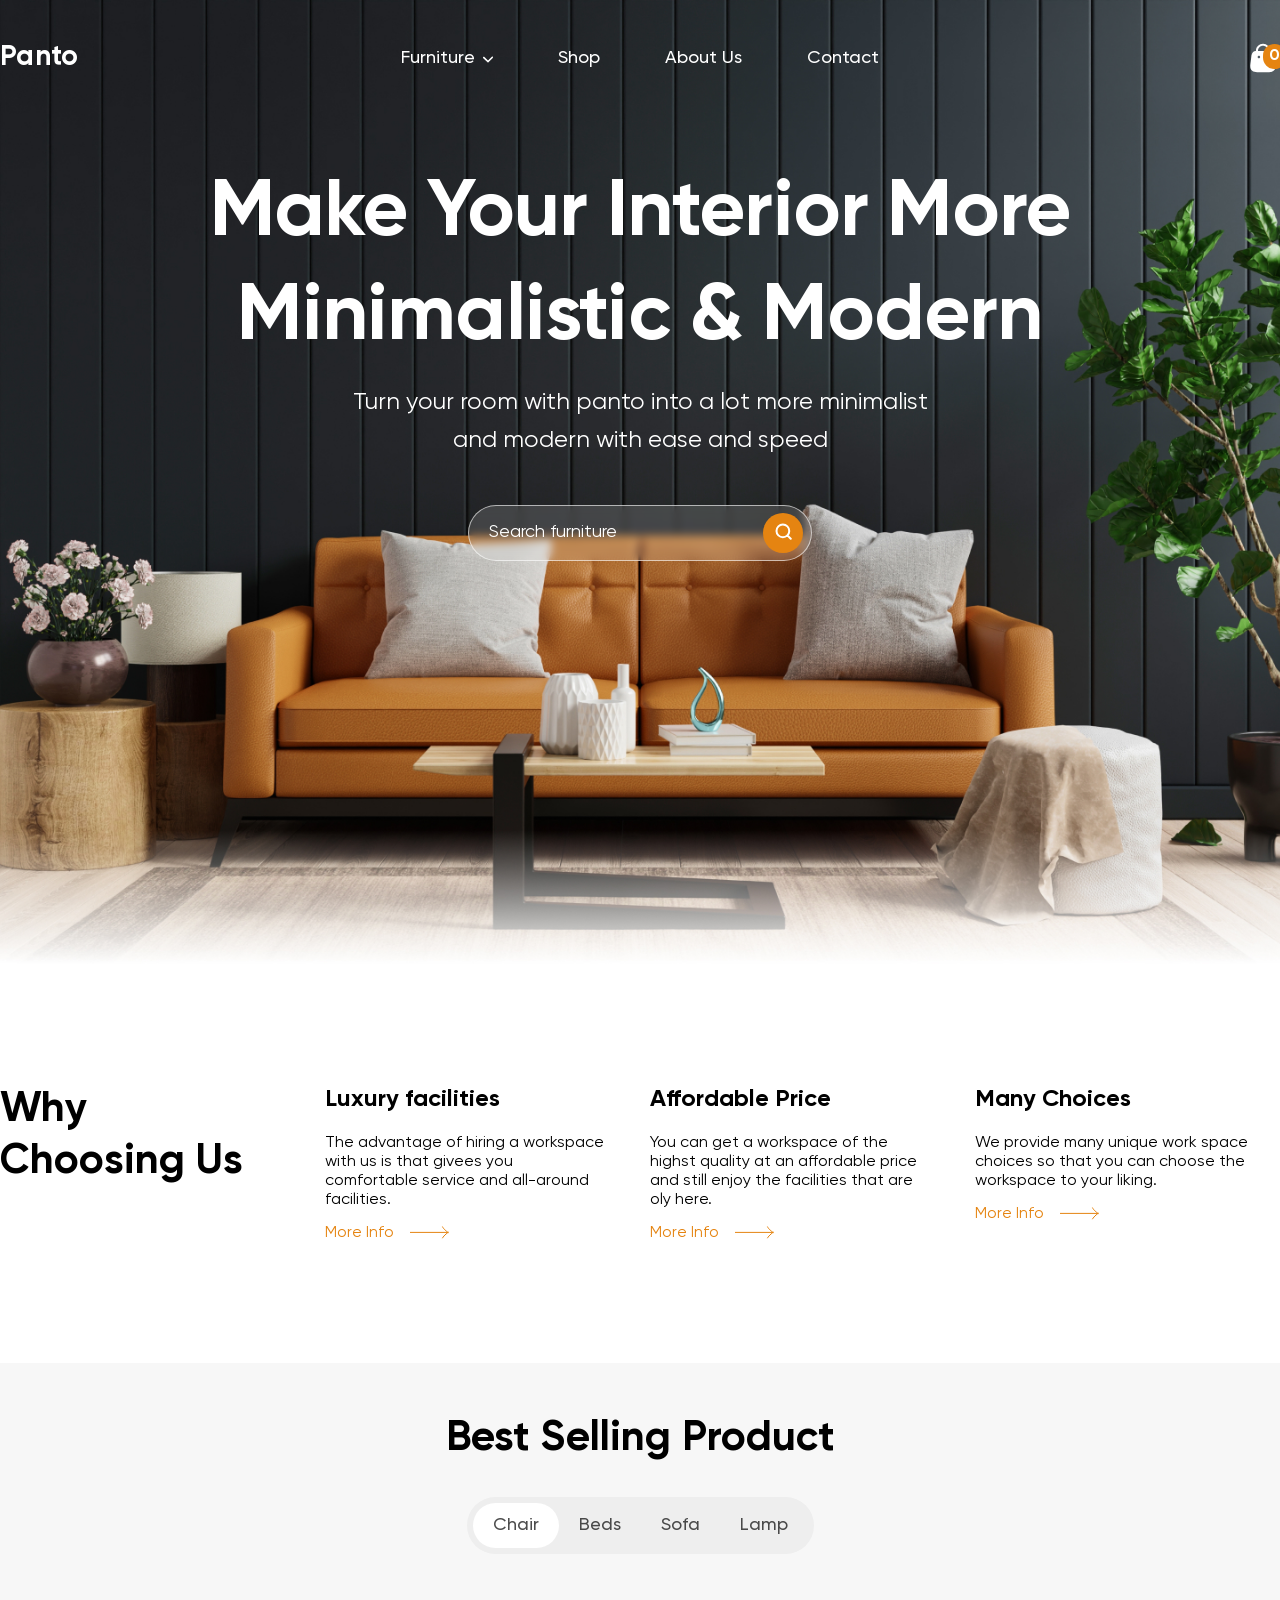
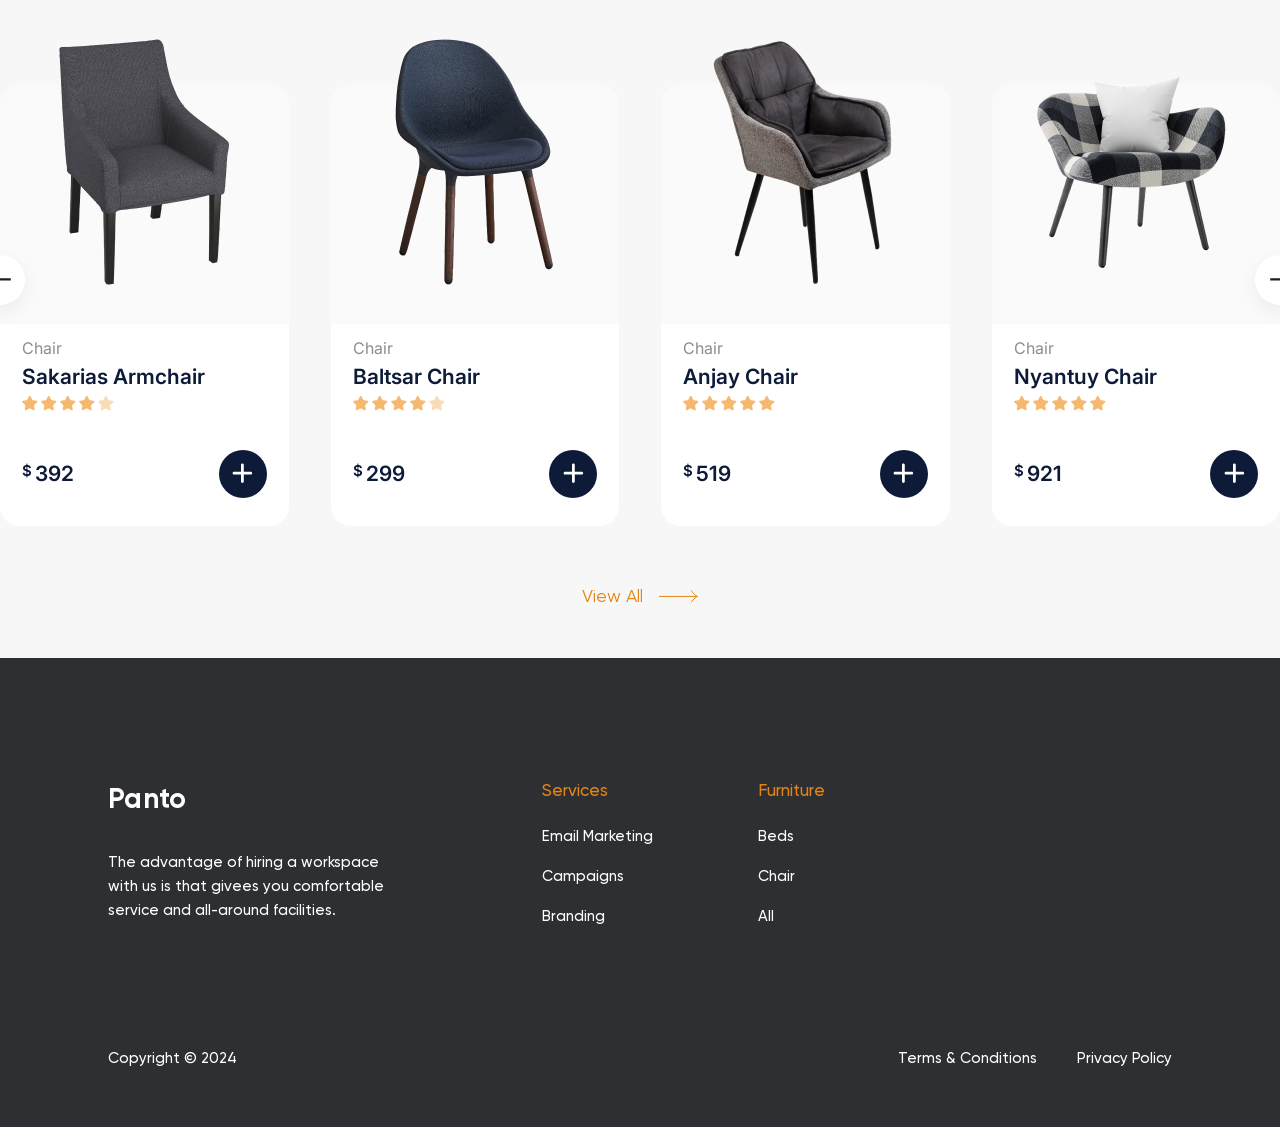
==== commit fdf7a582: "6 commit" ====
--- a/Desktop/coding/Furniture-Landing-Page/index.html
+++ b/Desktop/coding/Furniture-Landing-Page/index.html
@@ -21,23 +21,36 @@
             <a class="logo" href="#">Panto</a>
           </div>
           <ul class="nav__list">
-            <li class="header__list-item">
-              <a class="header__list-link" href="#">
+            <li class="nav__list-item">
+              <a class="nav__list-link nav__list-link--dropdown" href="#">
                 Furniture
               </a>
-            </li>
-            <li class="header__list-item">
-              <a class="header__list-link" href="#">
+              <div class="nav-list__sub-nav">
+                <ul class="sub-nav">
+                  <li class="sub-nav__item">
+                    <a class="sub-nav__link" href="#">Beds</a>
+                  </li>
+                  <li class="sub-nav__item">
+                    <a class="sub-nav__link" href="#">Chair</a>
+                  </li>
+                  <li class="sub-nav__item">
+                    <a class="sub-nav__link" href="#">All</a>
+                  </li>
+                </ul>
+              </div>
+            </li>
+            <li class="nav__list-item">
+              <a class="nav__list-link" href="#">
                 Shop
               </a>
             </li>
-            <li class="header__list-item">
-              <a class="header__list-link" href="#">
+            <li class="nav__list-item">
+              <a class="nav__list-link" href="#">
                 About Us
               </a>
             </li>
-            <li class="header__list-item">
-              <a class="header__list-link" href="#">
+            <li class="nav__list-item">
+              <a class="nav__list-link" href="#">
                 Contact
               </a>
             </li>
--- a/Desktop/coding/Furniture-Landing-Page/css/style.css
+++ b/Desktop/coding/Furniture-Landing-Page/css/style.css
@@ -1,7 +1,11 @@
-@import url("reset.css");
+@import "./../fonts/Gilroy/stylesheet.css";
+
+@import "reset.css";
+@import "vars.css";
 
 body{
-    font-family: 'Gilroy', sans-serif;
+    font-family: var(--font-main);
+    color: var(--textColor);
 }
 
 a{
@@ -19,7 +23,7 @@
     background-repeat: no-repeat;
     background-position: top center;
     background-size: cover;
-    color: #fff;
+    color: var(--header-text-color);
 }
 
 .header__nav{
@@ -36,7 +40,7 @@
     font-size: 28px;
     font-weight: 700;
     letter-spacing: 0.28px;
-    color: #fff !important;
+    color: var(--header-text-color) !important;
 }
 
 .nav__logo{
@@ -52,6 +56,66 @@
     justify-self: center;
     font-size: 18px;
     font-weight: 500;
+}
+
+.nav__list-item{
+    position: relative;
+}
+
+.nav__list-link{
+    transition: all 0.1s ease-in;
+
+    &:hover{
+        opacity: 0.7;
+    }
+}
+
+.nav__list-link--dropdown{
+    display: flex;
+    align-items: center;
+    gap: 8px;
+
+    &::after{
+        content: url(./../images/arrow.svg);
+        height: 22px;
+    }
+}
+
+.nav__list-item:hover .nav-list__sub-nav{
+    pointer-events: all;
+    opacity: 1;
+    transform: translate((0%, 0%));
+}
+
+.nav-list__sub-nav {
+    opacity: 0;
+    width: 140px;
+    pointer-events: none;
+
+    position: absolute;
+    left: 0;
+    top: calc(100%);
+
+    transform: translate((0%, 10%));
+    transition: all 0.2s ease-in;
+}
+
+.sub-nav {
+    display: grid;
+    gap: 16px;
+    padding: 16px 25px;
+    border-radius: 10px;
+    background-color: var(--footer-bg);
+    font-size: 16px;
+    color: var(--footer-text-color);
+}
+
+.sub-nav__link {
+    transition: all 0.1s ease-in;
+
+    &:hover{
+        color: var(--accent);
+    }
 }
 
 .basket__link{
@@ -67,7 +131,7 @@
     right: -6px;
     padding: 0 6px;
     height: 25px;
-    background-color: #E58411;
+    background-color: var(--accent);
     border-radius: 40px;
     font-weight: 700;
     line-height: 25px;
@@ -111,13 +175,13 @@
 
 .search-form__input {
     flex-grow: 1;
-    color: #fff;
+    color: var(--header-text-color);
     font-size: 18px;
     font-weight: 700;
     line-height: 150%;
 
     &::placeholder {
-        color: #fff;
+        color: var(--header-text-color);
         font-weight: 400;
     }
 }
@@ -127,7 +191,7 @@
     width: 40px;
     height: 40px;
     border-radius: 24px;
-    background-color: #E58411;
+    background-color: var(--accent);
 }
 
 
@@ -135,7 +199,6 @@
 
 .benefits {
     padding: 120px 0;
-    color: #1E1E1E;
 }
 
 .benefits__grid {
@@ -165,7 +228,7 @@
 }
 
 .read-more {
-    color: #E58411;
+    color: var(--accent);
     background-image: url("../images/icons/benefit__arrow.svg");
     background-repeat: no-repeat;
     background-position: right;
@@ -174,9 +237,10 @@
 
 
 /*-----------products-----------*/
+
 .products {
     padding: 50px 0;
-    background-color: #f7f7f7;
+    background-color: var(--products-bg);
 }
 
 .products__title {
@@ -194,7 +258,7 @@
 .tab-controls{
     display: inline-flex;
     padding: 6px;
-    background-color: #EEEEEE;
+    background-color: var(--products-tabs);
     border-radius: 44px;
 }
 
@@ -209,7 +273,7 @@
 }
 
 .tab-controls__btn--active{
-    background-color: #fff;
+    background-color: var(--products-conteent);
 }
 
 .tab-controls__btn:hover{
@@ -227,7 +291,7 @@
 .card{
     position: relative;
     width: 268px;
-    font-family: 'Inter', sans-serif;
+    font-family: var(--font-cards);
 }
 
 .card__link{
@@ -241,7 +305,7 @@
 .card__photo{
     margin-top: 50px;
     height: 240px;
-    background-color: #fafafa;
+    background-color: var(--product-card-bg);
     border-radius: 20px 20px 0 0;
     text-align: center;
 }
@@ -256,7 +320,7 @@
     gap: 6px;
     height: 202px;
     padding: 14px 22px 28px;
-    background-color: #fff;
+    background-color: var(--products-conteent);
     border-radius: 0 0 20px 20px;
 }
 
@@ -270,12 +334,12 @@
 .card__category {
     position: relative;
     z-index: 3;
-    color: #8D8D8D;
+    color: var(--text-muted);
     font-size: 16px;
 }
 
 .card__title {
-    color: #0D1B39;
+    color: var(--ui-dark-blue);
     font-size: 21px;
     font-weight: 600;
 }
@@ -289,7 +353,7 @@
     display: flex;
     align-items: flex-start;
     gap: 3px;
-    color: #0D1B39;
+    color: var(--ui-dark-blue);
     font-size: 21px;
     font-weight: 600;
 
@@ -305,7 +369,7 @@
 
     width: 48px;
     height: 48px;
-    background-color: #0D1B39;
+    background-color: var(--ui-dark-blue);
     border-radius: 50%;
     display: flex;
     align-items: center;
@@ -321,7 +385,7 @@
     width: 50px;
     height: 50px;
     border-radius: 50%;
-    background-color: #fff;
+    background-color: var(--products-conteent);
     box-shadow: 0px 7.03125px 19.53125px 0px rgb(0, 0, 0, 0.06);
 
     display: flex;
@@ -356,8 +420,8 @@
 
 .footer{
     padding: 120px 0 56px;
-    background-color: #2D2F33;
-    color: #fff;
+    background-color: var(--footer-bg);
+    color: var(--footer-text-color);
     font-size: 15px;
     font-weight: 500;
     line-height: 1.6;
@@ -393,16 +457,16 @@
 
 .footer__nav__title {
     margin-bottom: 20px;
-    font-family: 'DM Sans', sans-serif;
+    font-family: var(--font-main);
     font-size: 17px;
-    color: #E58411;
+    color: var(--accent);
 }
 
 .footer__list {
     display: grid;
     gap: 16px;
 }
-
+  
 .footer__row{
     display: flex;
     justify-content: space-between;
@@ -410,7 +474,7 @@
 }
 
 .footer__copyright{
-    font-family: 'DM Sans', sans-serif;
+    font-family: var(--font-main);
 }
 
 .footer__logo{
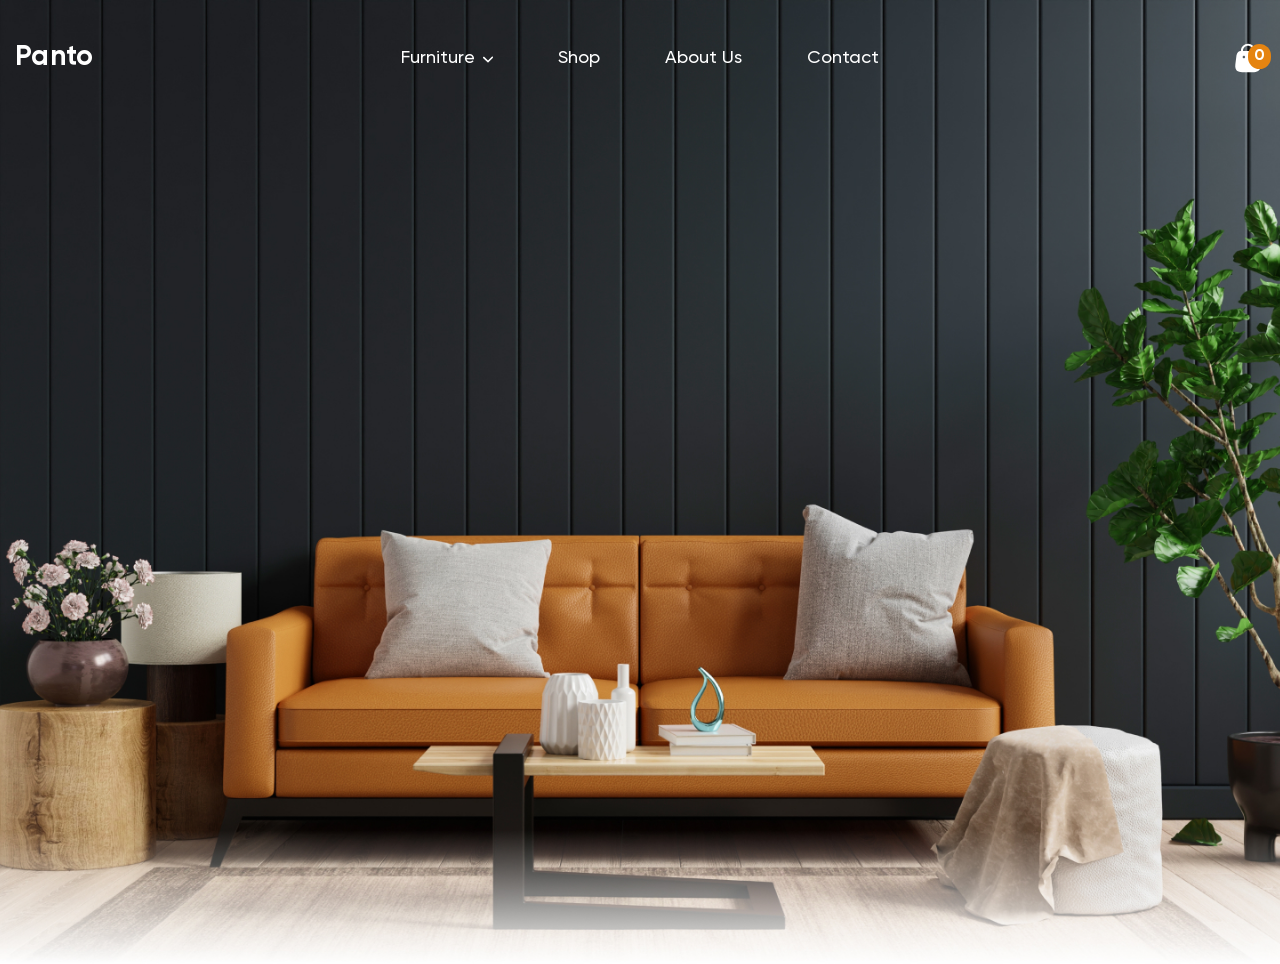
==== commit 111c8290: "7 commit" ====
--- a/Desktop/coding/Furniture-Landing-Page/index.html
+++ b/Desktop/coding/Furniture-Landing-Page/index.html
@@ -59,9 +59,12 @@
             <img class="basket__img" src="images/icons/basket.svg" alt="Basket">
             <div class="basket__count">0</div>
           </a>
+          <button class="nav__btn">
+            <img src="./images/icons/mobile-nav.svg" alt="Open navigation">
+          </button>
         </nav>
       </div>
-      <div class="header__content">
+      <div class="header__content none">
         <h1 class="header__title">
           Make your interior more minimalistic &amp;&nbsp;modern
         </h1>
@@ -76,11 +79,61 @@
         </form>
       </div>
     </div>
+
+    <div class="mobile-nav-wrapper">
+
+      <div class="mobile-nav-header">
+        <a href="#" class="mobile-card">
+          <div class="basket__link" href="#">
+            <img class="basket__img" src="images/icons/basket.svg" alt="Basket">
+            <div class="basket__count">0</div>
+          </div>
+        </a>
+        <button class="mobile-nav-btn-close">
+          <img src="./images/icons/close.svg" alt="Close navigation">
+        </button>
+      </div>
+
+      <ul class="mobile-nav">
+        <li class="mobile-nav-item">
+          <a class="mobile-nav__link mobile-nav__link--dropdown" href="#">
+            Furniture
+          </a>
+          <ul class="mobile-sub-nav">
+            <li class="mobile-sub-nav__item">
+              <a class="mobile-sub-nav__link" href="#">Beds</a>
+            </li>
+            <li class="mobile-sub-nav__item">
+              <a class="mobile-sub-nav__link" href="#">Chair</a>
+            </li>
+            <li class="mobile-sub-nav__item">
+              <a class="mobile-sub-nav__link" href="#">All</a>
+            </li>
+          </ul>
+        </li>
+        <li class="mobile-nav-item">
+          <a class="mobile-nav-link" href="#">
+            Shop
+          </a>
+        </li>
+        <li class="mobile-nav-item">
+          <a class="mobile-nav-link" href="#">
+            About Us
+          </a>
+        </li>
+        <li class="mobile-nav-item">
+          <a class="mobile-nav-link" href="#">
+            Contact
+          </a>
+        </li>
+      </ul>
+    </div>
+
   </header>
 
   <main class="main">
 
-    <section class="benefits">
+    <section class="benefits none">
       <div class="container">
         <div class="benefits__grid">
           <h2 class="benefits__title">Why Choosing Us</h2>
@@ -109,7 +162,7 @@
       </div>
     </section>
   
-    <section class="products">
+    <section class="products none">
       <div class="container">
         <h2 class="products__title">Best Selling Product</h2>
         <div class="products__tabs">
@@ -332,7 +385,7 @@
     </section>
   </main>
 
-  <footer class="footer">
+  <footer class="footer none">
     <div class="container container--small">
       <div class="footer__grid">
 
--- a/Desktop/coding/Furniture-Landing-Page/css/style.css
+++ b/Desktop/coding/Furniture-Landing-Page/css/style.css
@@ -2,6 +2,7 @@
 
 @import "reset.css";
 @import "vars.css";
+@import "__mobile.css";
 
 body{
     font-family: var(--font-main);
@@ -13,17 +14,27 @@
 }
 
 .container{
+    max-width: 1310px;
+    padding: 0 15px;
     margin: 0 auto;
-    max-width: 1360px;
+}
+
+.none{
+    display: none;
 }
 
 .header{
+    background-color: var(--footer-bg);
     background-image: url("../images/header__bg.jpg");
     aspect-ratio: 1440 / 1084;
     background-repeat: no-repeat;
     background-position: top center;
     background-size: cover;
     color: var(--header-text-color);
+
+    @media (max-width: 992px) {
+        position: static;
+    }
 }
 
 .header__nav{
@@ -56,6 +67,10 @@
     justify-self: center;
     font-size: 18px;
     font-weight: 500;
+
+    @media (max-width: 992px) {
+        display: none;
+    }
 }
 
 .nav__list-item{
@@ -137,6 +152,14 @@
     line-height: 25px;
 }
 
+.nav__btn{
+    display: none;
+
+    @media (max-width: 992px) {
+        display: block;
+    }
+}
+
 .header__content {
     text-align: center;
 }
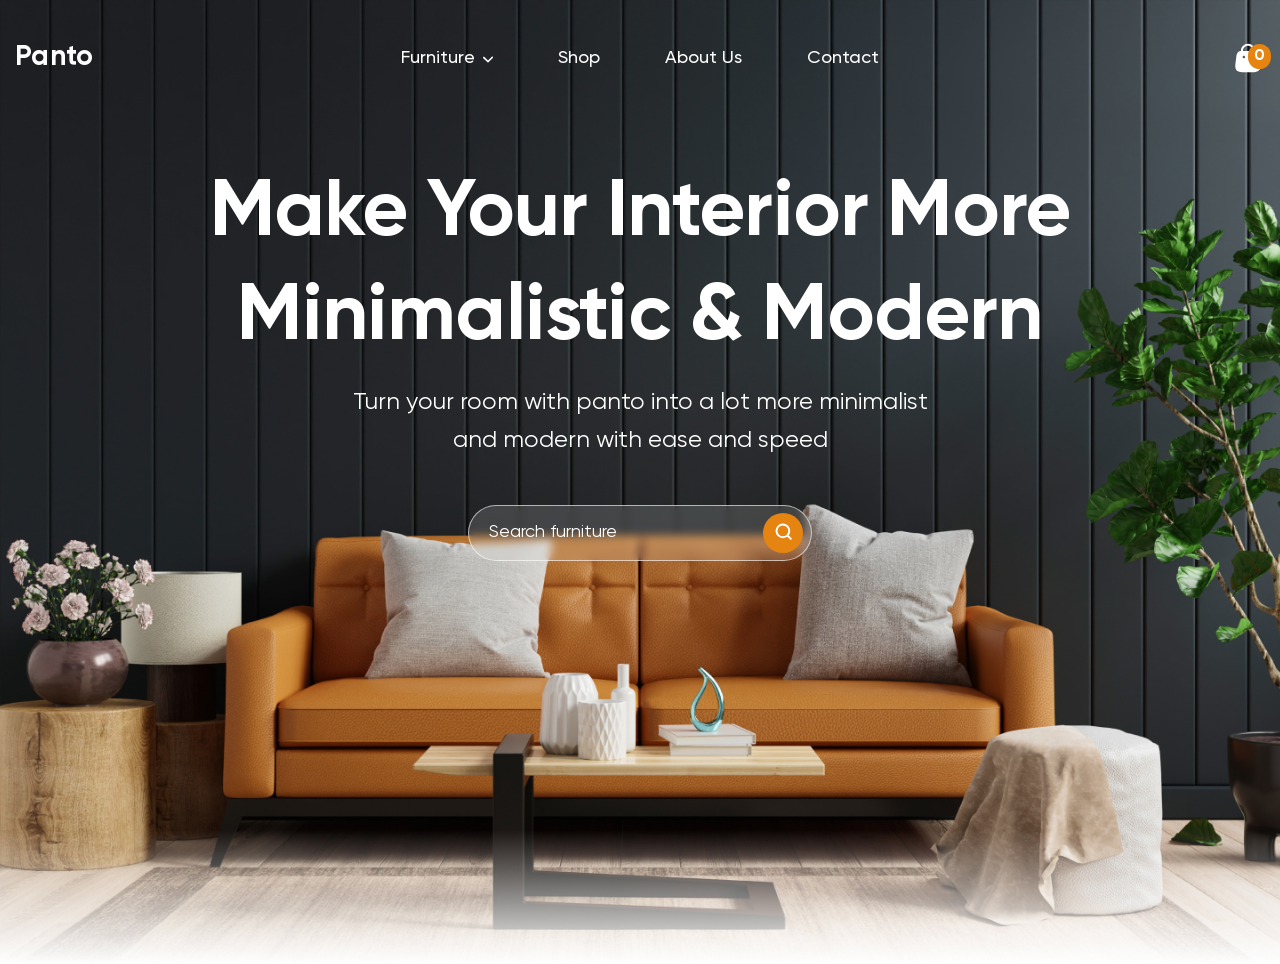
==== commit 33e052c3: "8 commit" ====
--- a/Desktop/coding/Furniture-Landing-Page/index.html
+++ b/Desktop/coding/Furniture-Landing-Page/index.html
@@ -59,12 +59,12 @@
             <img class="basket__img" src="images/icons/basket.svg" alt="Basket">
             <div class="basket__count">0</div>
           </a>
-          <button class="nav__btn">
+          <button id="open-mobile-nav-btn" class="nav__btn">
             <img src="./images/icons/mobile-nav.svg" alt="Open navigation">
           </button>
         </nav>
       </div>
-      <div class="header__content none">
+      <div class="header__content">
         <h1 class="header__title">
           Make your interior more minimalistic &amp;&nbsp;modern
         </h1>
@@ -80,7 +80,7 @@
       </div>
     </div>
 
-    <div class="mobile-nav-wrapper">
+    <div id="mobile-nav" class="mobile-nav-wrapper">
 
       <div class="mobile-nav-header">
         <a href="#" class="mobile-card">
@@ -89,7 +89,7 @@
             <div class="basket__count">0</div>
           </div>
         </a>
-        <button class="mobile-nav-btn-close">
+        <button id="close-mobile-nav-btn" class="mobile-nav-btn-close">
           <img src="./images/icons/close.svg" alt="Close navigation">
         </button>
       </div>
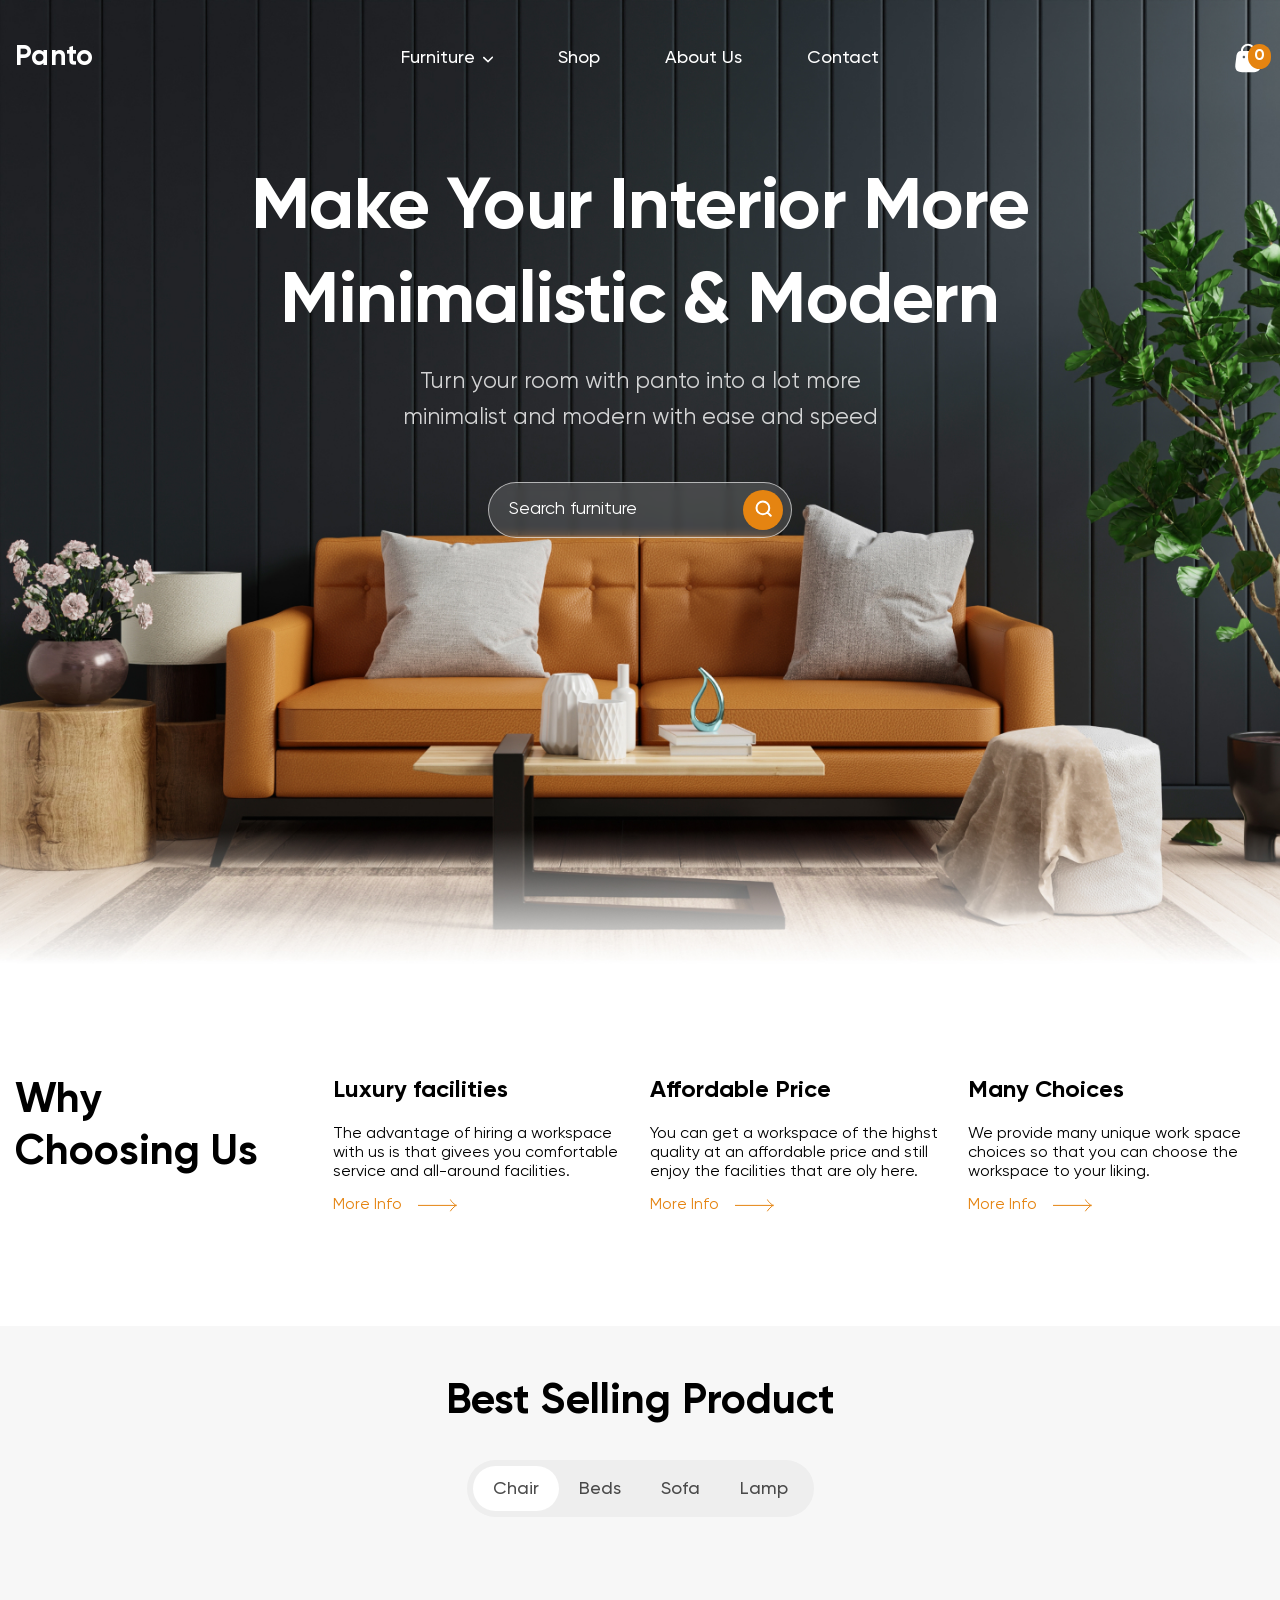
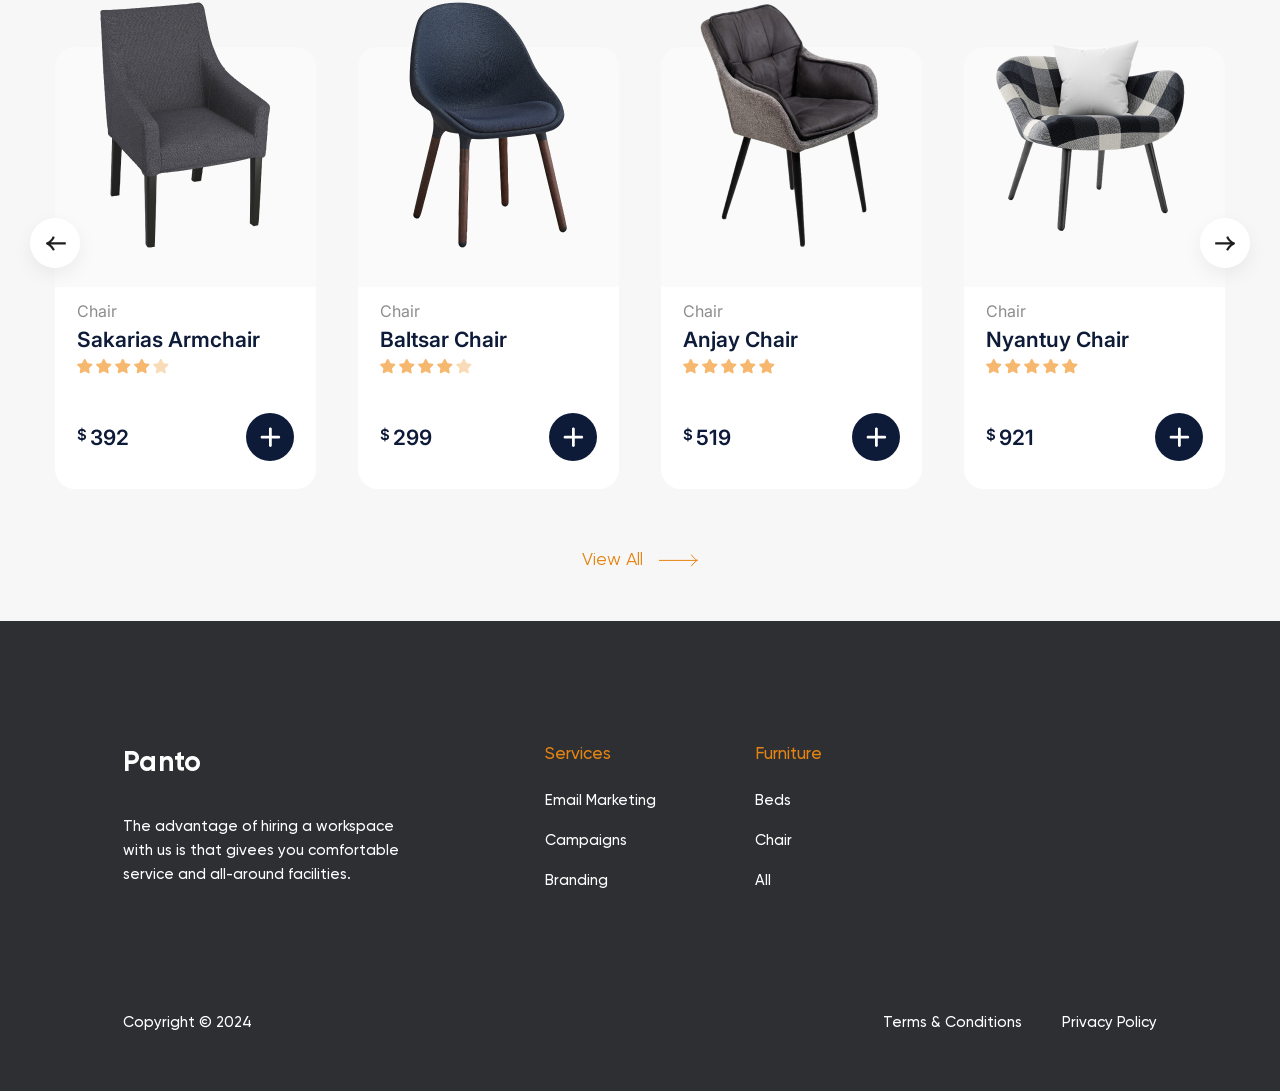
==== commit 7f28b3d2: "9 commit" ====
--- a/Desktop/coding/Furniture-Landing-Page/index.html
+++ b/Desktop/coding/Furniture-Landing-Page/index.html
@@ -71,12 +71,14 @@
         <p class="header__text">
           Turn your room with panto into a lot more minimalist and modern with ease and speed
         </p>
-        <form class="search-form">
-          <input class="search-form__input" type="text" placeholder="Search furniture">
-          <button class="search-form__btn">
-            <img class="search-form__img" src="images/icons/search.svg" alt="Search">
-          </button>
-        </form>
+        <div class="header__search">
+          <form class="search-form">
+            <input class="search-form__input" type="text" placeholder="Search furniture">
+            <button class="search-form__btn">
+              <img class="search-form__img" src="images/icons/search.svg" alt="Search">
+            </button>
+          </form>
+        </div>
       </div>
     </div>
 
@@ -133,10 +135,12 @@
 
   <main class="main">
 
-    <section class="benefits none">
+    <section class="benefits">
       <div class="container">
         <div class="benefits__grid">
-          <h2 class="benefits__title">Why Choosing Us</h2>
+          <div class="benefits__title">
+            <h2 class="title-2">Why<br>Choosing Us</h2>
+          </div>
           <div class="benefit">
             <h3 class="benefit__title">Luxury facilities</h3>
             <p class="benefit__text">
@@ -162,9 +166,11 @@
       </div>
     </section>
   
-    <section class="products none">
+    <section class="products">
       <div class="container">
-        <h2 class="products__title">Best Selling Product</h2>
+        <div class="products__title">
+          <h2 class="title-2">Best Selling Product</h2>
+        </div>
         <div class="products__tabs">
           <div class="tab-controls">
             <button class="tab-controls__btn tab-controls__btn--active">Chair</button>
@@ -385,7 +391,7 @@
     </section>
   </main>
 
-  <footer class="footer none">
+  <footer class="footer">
     <div class="container container--small">
       <div class="footer__grid">
 
--- a/Desktop/coding/Furniture-Landing-Page/css/style.css
+++ b/Desktop/coding/Furniture-Landing-Page/css/style.css
@@ -17,10 +17,6 @@
     max-width: 1310px;
     padding: 0 15px;
     margin: 0 auto;
-}
-
-.none{
-    display: none;
 }
 
 .header{
@@ -163,26 +159,39 @@
 .header__content {
     text-align: center;
 }
+
 .header__title {
-    margin: 0 auto;
-    max-width: 900px;
     margin-bottom: 14px;
-    font-size: 80px;
+
+    font-weight: 700;
+    font-size: clamp(28px, 0.821rem + 4.64vw, 80px);
+
+    text-wrap: balance;
     line-height: 130%;
-    font-weight: 700;
     letter-spacing: -0.8px;
     text-transform: capitalize;
 }
+
 .header__text {
     margin: 0 auto;
     max-width: 606px;
     margin-bottom: 45px;
-    font-size: 24px;
+    opacity: 0.8;
+    font-size: clamp(16px, 0.857rem + 0.71vw, 24px);
+    text-wrap: balance;
     line-height: 160%;
 }
 
+.header__search{
+    margin: 0 auto;
+    display: inline-block;
+
+    @media (max-width: 819px) {
+        display: none;
+    }
+}
+
 .search-form{
-    margin: 0 auto;
     display: flex;
     gap: 10px;
     max-width: 344px;
@@ -221,29 +230,34 @@
 /*-----------benefits-----------*/
 
 .benefits {
-    padding: 120px 0;
+    padding: clamp(60px, 2.679rem + 5.36vw, 120px) 0;
 }
 
 .benefits__grid {
     display: grid;
     grid-template-columns: repeat(4, 1fr);
     gap: 20px;
-}
-
-.benefits__title {
+
+    @media (max-width: 992px) {
+        grid-template-columns: repeat(2, 1fr);
+        gap: clamp(30px, 0.982rem + 4.46vw, 60px) 20px;
+    }
+
+    @media (max-width: 629px) {
+        grid-template-columns: 1fr;
+    }
+}
+
+.title-2{
+    font-size: clamp(32px, 1.702rem + 1.49vw, 42px);
+    font-weight: 700;
+}
+
+.benefit__title {
+    margin-bottom: 20px;
     max-width: 260px;
-    font-size: 42px;
-    font-weight: 700;
-}
-
-.benefit {
-    max-width: 284px;
-}
-
-.benefit__title {
     font-size: 24px;
     font-weight: 700;
-    margin-bottom: 20px;
 }
 
 .benefit__text {
@@ -269,8 +283,6 @@
 .products__title {
     margin-bottom: 32px;
     text-align: center;
-    font-size: 42px;
-    font-weight: 700;
 }
 
 .products__tabs {
@@ -304,7 +316,15 @@
 }
 
 .products__slider {
-    margin-bottom: 60px;
+    margin-bottom: clamp(30px, 0.982rem + 4.46vw, 60px);
+
+    @media (max-width: 1400px) {
+        padding: 0 40px;
+    }
+
+    @media (max-width: 629px) {
+        padding: 0 20px;
+    }
 }
 
 .slider{
